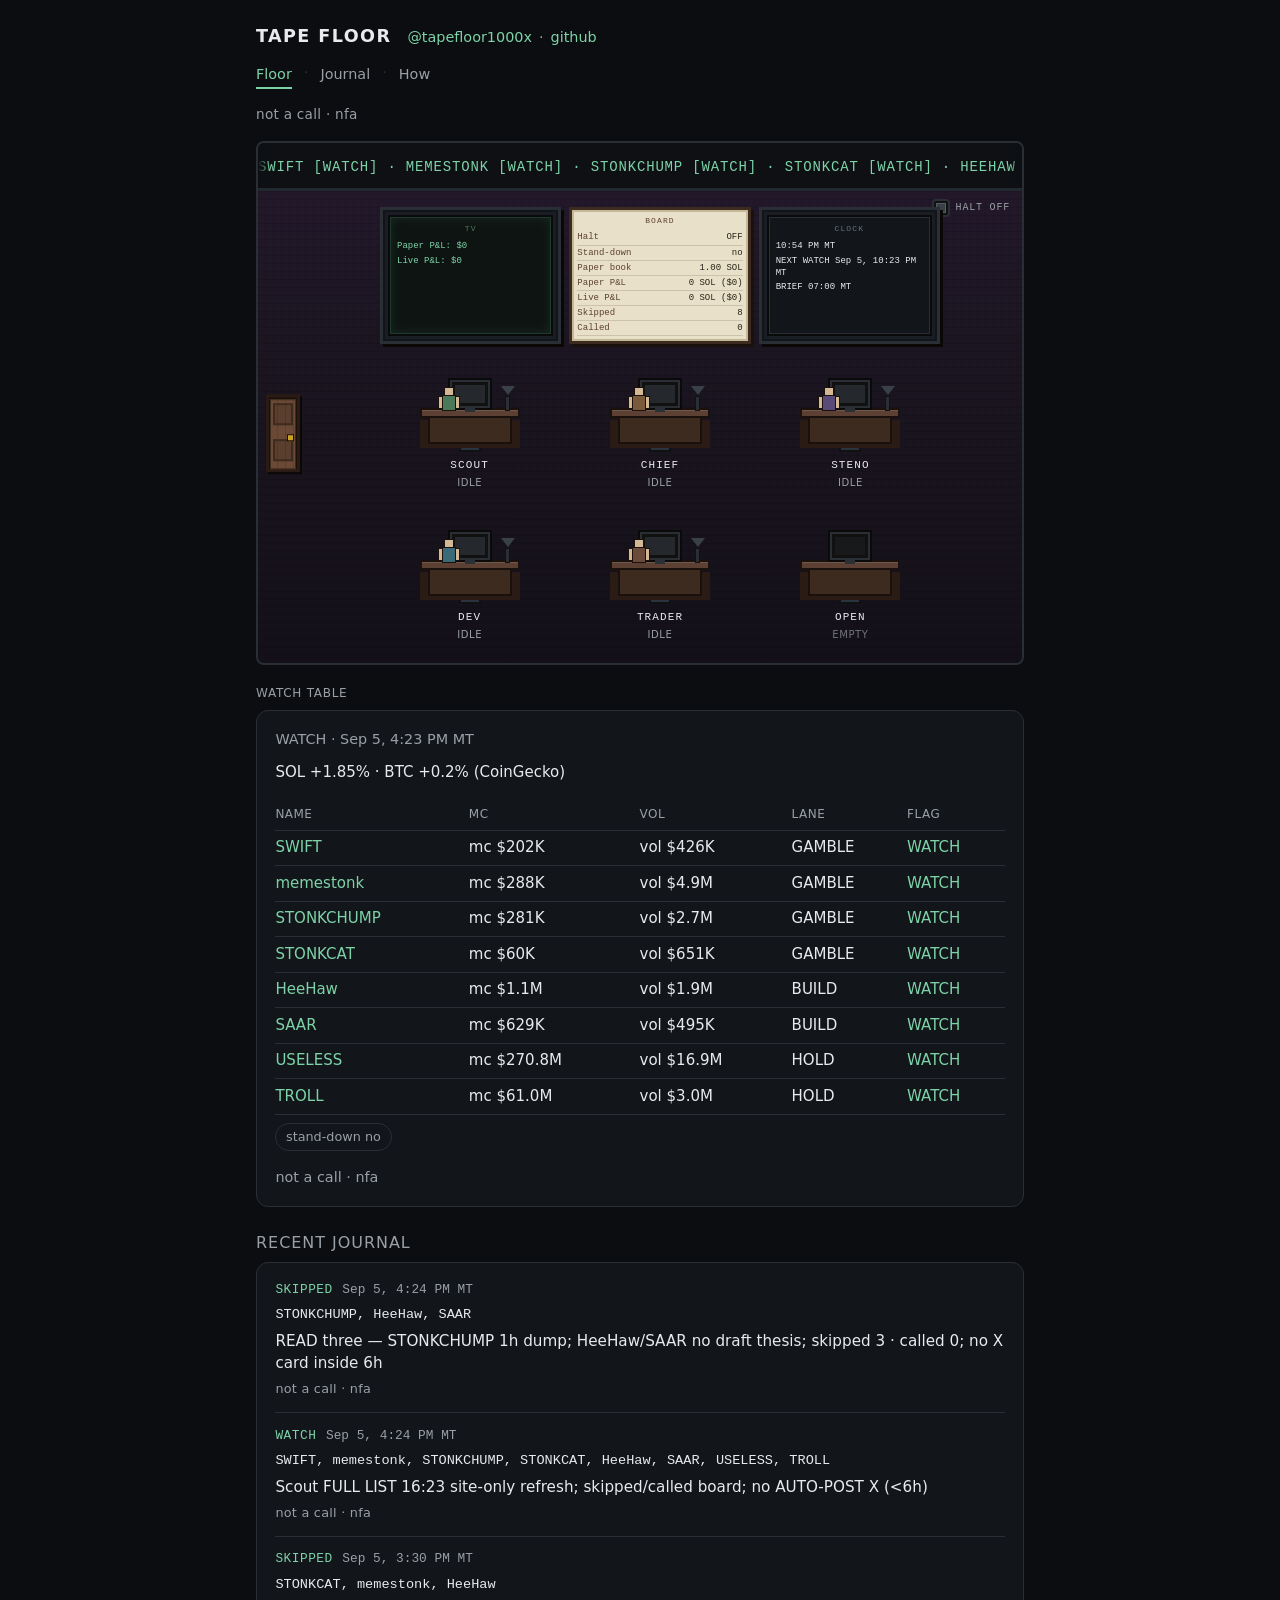
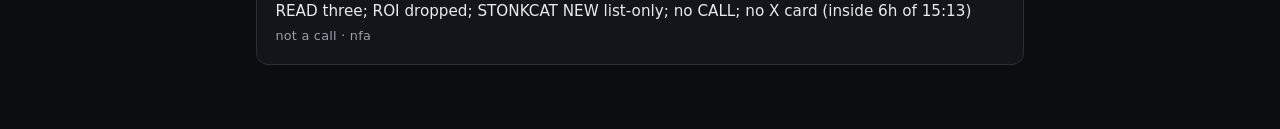
==== index.html @ 65daedae "Board skipped 8 · called 0 for 16:23 cycle Count SKIP+PASS; prefer journal.skipped/called when set." ====
<!DOCTYPE html>
<html lang="en">
<head>
  <meta charset="utf-8" />
  <meta name="viewport" content="width=device-width, initial-scale=1" />
  <title>Tape Floor</title>
  <link rel="icon" href="./assets/favicon.svg" type="image/svg+xml" />
  <link rel="stylesheet" href="./assets/floor.css" />
  <link rel="stylesheet" href="./assets/site.css" />
</head>
<body>
  <div class="wrap">
    <header class="site">
      <h1>TAPE FLOOR</h1>
      <nav class="links" aria-label="External">
        <a href="https://x.com/tapefloor1000x" rel="noopener noreferrer">@tapefloor1000x</a>
        <a href="https://github.com/tapefloordev/tapefloor" rel="noopener noreferrer">github</a>
      </nav>
    </header>

    <nav class="page-nav" aria-label="Site">
      <a href="./index.html" aria-current="page">Floor</a>
      <span class="sep" aria-hidden="true">·</span>
      <a href="./journal.html">Journal</a>
      <span class="sep" aria-hidden="true">·</span>
      <a href="./how.html">How</a>
    </nav>

    <p class="disclaimer-bar" id="disclaimerTop">not a call · nfa</p>

    <!-- v3 pixel trading floor (above v1 table) -->
    <section class="floor-stage" aria-label="Trading floor">
      <div class="tape-strip" aria-hidden="true">
        <div class="tape-track" id="tapeTrack"></div>
      </div>

      <div class="floor-room">
        <div class="room-door" title="door" aria-hidden="true">
          <div class="door-frame">
            <div class="door-leaf">
              <span class="door-panel top"></span>
              <span class="door-panel bot"></span>
              <span class="door-knob"></span>
            </div>
          </div>
        </div>

        <div class="halt-lamp" id="haltLamp" title="Halt status">
          <span class="halt-bulb" aria-hidden="true"></span>
          <span id="haltLabel">HALT OFF</span>
        </div>

        <div class="wall-row" aria-label="Wall board">
          <aside class="wall-tv wall-clickable" id="wallTv" role="button" tabindex="0" aria-label="Open TV" data-wall="tv">
            <div class="tv-bezel">
              <div class="tv-screen">
                <div class="tv-title">tv</div>
                <div class="tv-line" id="tvPaper">Paper P&amp;L: $0</div>
                <div class="tv-line" id="tvLive">Live P&amp;L: $0</div>
              </div>
            </div>
          </aside>

          <aside class="whiteboard wall-clickable" id="whiteboard" role="button" tabindex="0" aria-label="Open Board" data-wall="board">
            <div class="wb-frame">
              <div class="wb-title">board</div>
              <ul class="wb-lines" id="whiteboardLines"></ul>
            </div>
          </aside>

          <aside class="wall-clock wall-clickable" id="wallClock" role="button" tabindex="0" aria-label="Open Clock" data-wall="clock">
            <div class="clock-bezel">
              <div class="clock-face">
                <div class="clock-title">clock</div>
                <div class="clock-line" id="clockNow">—</div>
                <div class="clock-line" id="clockNext" hidden></div>
                <div class="clock-line" id="clockBrief">BRIEF 07:00 MT</div>
              </div>
            </div>
          </aside>
        </div>

        <div class="desks">
          <button type="button" class="desk" data-seat="scout" id="desk-scout" aria-label="Scout desk">
            <div class="desk-art">
              <div class="worker" aria-hidden="true">
                <div class="head"></div>
                <div class="body"></div>
                <div class="arm left"></div>
                <div class="arm right"></div>
              </div>
              <div class="desk-lamp" aria-hidden="true">
                <span class="lamp-stem"></span>
                <span class="lamp-shade"></span>
                <span class="lamp-glow"></span>
              </div>
              <div class="monitor" aria-hidden="true"></div>
              <div class="desk-top" aria-hidden="true"></div>
              <div class="desk-body" aria-hidden="true"></div>
              <div class="chair" aria-hidden="true"></div>
            </div>
            <div class="desk-label">Scout</div>
            <div class="desk-status" id="status-scout">idle</div>
          </button>

          <button type="button" class="desk" data-seat="chief" id="desk-chief" aria-label="Chief desk">
            <div class="desk-art">
              <div class="worker" aria-hidden="true">
                <div class="head"></div>
                <div class="body"></div>
                <div class="arm left"></div>
                <div class="arm right"></div>
              </div>
              <div class="desk-lamp" aria-hidden="true">
                <span class="lamp-stem"></span>
                <span class="lamp-shade"></span>
                <span class="lamp-glow"></span>
              </div>
              <div class="monitor" aria-hidden="true"></div>
              <div class="desk-top" aria-hidden="true"></div>
              <div class="desk-body" aria-hidden="true"></div>
              <div class="chair" aria-hidden="true"></div>
            </div>
            <div class="desk-label">Chief</div>
            <div class="desk-status" id="status-chief">idle</div>
          </button>

          <button type="button" class="desk" data-seat="steno" id="desk-steno" aria-label="Steno desk">
            <div class="desk-art">
              <div class="worker" aria-hidden="true">
                <div class="head"></div>
                <div class="body"></div>
                <div class="arm left"></div>
                <div class="arm right"></div>
              </div>
              <div class="desk-lamp" aria-hidden="true">
                <span class="lamp-stem"></span>
                <span class="lamp-shade"></span>
                <span class="lamp-glow"></span>
              </div>
              <div class="monitor" aria-hidden="true"></div>
              <div class="desk-top" aria-hidden="true"></div>
              <div class="desk-body" aria-hidden="true"></div>
              <div class="chair" aria-hidden="true"></div>
            </div>
            <div class="desk-label">Steno</div>
            <div class="desk-status" id="status-steno">idle</div>
          </button>

          <button type="button" class="desk" data-seat="dev" id="desk-dev" aria-label="Dev desk">
            <div class="desk-art">
              <div class="worker" aria-hidden="true">
                <div class="head"></div>
                <div class="body"></div>
                <div class="arm left"></div>
                <div class="arm right"></div>
              </div>
              <div class="desk-lamp" aria-hidden="true">
                <span class="lamp-stem"></span>
                <span class="lamp-shade"></span>
                <span class="lamp-glow"></span>
              </div>
              <div class="monitor" aria-hidden="true"></div>
              <div class="desk-top" aria-hidden="true"></div>
              <div class="desk-body" aria-hidden="true"></div>
              <div class="chair" aria-hidden="true"></div>
            </div>
            <div class="desk-label">Dev</div>
            <div class="desk-status" id="status-dev">idle</div>
          </button>

          <button type="button" class="desk empty" data-seat="trader" id="desk-trader" aria-label="Trader desk">
            <div class="desk-art">
              <div class="worker" aria-hidden="true">
                <div class="head"></div>
                <div class="body"></div>
                <div class="arm left"></div>
                <div class="arm right"></div>
              </div>
              <div class="desk-lamp" aria-hidden="true">
                <span class="lamp-stem"></span>
                <span class="lamp-shade"></span>
                <span class="lamp-glow"></span>
              </div>
              <div class="monitor" aria-hidden="true"></div>
              <div class="desk-top" aria-hidden="true"></div>
              <div class="desk-body" aria-hidden="true"></div>
              <div class="chair" aria-hidden="true"></div>
            </div>
            <div class="desk-label">Trader</div>
            <div class="desk-status" id="status-trader">empty</div>
          </button>

          <button type="button" class="desk empty" data-seat="open" id="desk-open" aria-label="open desk">
            <div class="desk-art">
              <div class="monitor" aria-hidden="true"></div>
              <div class="desk-top" aria-hidden="true"></div>
              <div class="desk-body" aria-hidden="true"></div>
              <div class="chair" aria-hidden="true"></div>
            </div>
            <div class="desk-label">open</div>
            <div class="desk-status" id="status-open">empty</div>
          </button>
        </div>
      </div>
    </section>

    <!-- Desk detail panel -->
    <aside class="panel" id="deskPanel" aria-live="polite">
      <div class="panel-head">
        <h2 id="panelTitle">Desk</h2>
        <button type="button" class="panel-close" id="panelClose">close</button>
      </div>
      <div class="panel-body" id="panelBody"></div>
    </aside>

    <!-- Shared wall zoom overlay (TV / Board / Clock) -->
    <div class="wall-zoom" id="wallZoom" hidden>
      <div class="wall-zoom-backdrop" id="wallZoomBackdrop" tabindex="-1"></div>
      <aside class="wall-zoom-panel panel open" role="dialog" aria-modal="true" aria-labelledby="wallZoomTitle">
        <div class="panel-head">
          <h2 id="wallZoomTitle">TV</h2>
          <button type="button" class="panel-close" id="wallZoomClose">close</button>
        </div>
        <div class="panel-body wall-zoom-body" id="wallZoomBody"></div>
      </aside>
    </div>

    <!-- v1 watch table (fallback if art fails) -->
    <p class="v1-label">Watch table</p>
    <div class="card">
      <div class="meta" id="meta">Loading…</div>
      <div class="tape" id="tape"></div>
      <table>
        <thead><tr><th>Name</th><th>mc</th><th>vol</th><th>flag</th></tr></thead>
        <tbody id="names"></tbody>
      </table>
      <div id="stand"></div>
      <p class="disclaimer" id="disclaimer">not a call · nfa</p>
    </div>

    <section class="recent-journal" aria-label="Recent journal">
      <h2 class="page-title">Recent journal</h2>
      <div class="card">
        <div id="recentJournal"><p class="journal-empty">Loading…</p></div>
      </div>
    </section>
  </div>

  <script>
    // Scout/Chief/Steno/Dev always seated; Trader seats from ./trader.json; open stays empty.
    const SEATS = ['scout', 'chief', 'steno', 'dev'];
    const EMPTY_DESKS = ['trader', 'open'];
    const TWO_HOURS_MS = 2 * 60 * 60 * 1000;
    const SEAT_TITLES = {
      scout: 'Scout',
      chief: 'Chief',
      steno: 'Steno',
      dev: 'Dev',
      trader: 'Trader',
      open: 'open'
    };

    const fmt = n => {
      if (typeof n !== 'number' || !isFinite(n)) return '—';
      if (n >= 1e9) return `$${(n / 1e9).toFixed(1)}B`;
      if (n >= 1e6) return `$${(n / 1e6).toFixed(1)}M`;
      if (n >= 1e3) return `$${(n / 1e3).toFixed(0)}K`;
      return `$${n}`;
    };

    const fmtMoney = n => {
      if (typeof n !== 'number' || !isFinite(n)) return '—';
      return '$' + n.toLocaleString('en-US', { maximumFractionDigits: 0 });
    };

    const esc = s => String(s ?? '')
      .replace(/&/g, '&amp;')
      .replace(/</g, '&lt;')
      .replace(/>/g, '&gt;')
      .replace(/"/g, '&quot;');

    function fmtMT(iso) {
      if (!iso) return null;
      const t = new Date(iso);
      if (!isFinite(t.getTime())) return null;
      return t.toLocaleString('en-US', {
        timeZone: 'America/Denver',
        month: 'short',
        day: 'numeric',
        hour: 'numeric',
        minute: '2-digit',
        hour12: true
      }) + ' MT';
    }

    function humanFlag(f) {
      if (!f) return '';
      return String(f).replace(/_/g, ' ');
    }

    let watch = null;
    let journal = null;
    let xcardText = '';
    let deploy = null;
    let trader = null;
    const seatData = {};

    function isWorking(updated) {
      if (!updated) return false;
      const t = Date.parse(updated);
      if (!isFinite(t)) return false;
      return (Date.now() - t) <= TWO_HOURS_MS;
    }

    function setHalt(on) {
      const lamp = document.getElementById('haltLamp');
      const label = document.getElementById('haltLabel');
      if (on) {
        lamp.classList.add('on');
        label.textContent = 'HALT ON';
      } else {
        lamp.classList.remove('on');
        label.textContent = 'HALT OFF';
      }
    }

    function journalEntries(j) {
      return (j && Array.isArray(j.entries)) ? j.entries : [];
    }

    function countPassedNames(j) {
      // Prefer cycle counts from journal root when Chief sets them (X-style skipped N).
      if (j && j.skipped != null && isFinite(Number(j.skipped))) return Number(j.skipped);
      let n = 0;
      for (const e of journalEntries(j)) {
        const t = e && String(e.type || '').toUpperCase();
        if (t !== 'PASS' && t !== 'SKIP') continue;
        if (Array.isArray(e.names)) n += e.names.length;
      }
      return n;
    }

    function countCalled(j) {
      if (j && j.called != null && isFinite(Number(j.called))) return Number(j.called);
      let n = 0;
      for (const e of journalEntries(j)) {
        if (!e || String(e.type || '').toUpperCase() !== 'CALL') continue;
        if (Array.isArray(e.names) && e.names.length) n += e.names.length;
        else n += 1;
      }
      return n;
    }

    function publicEntryType(typ) {
      // Public UI: never render "pass" — PASS/SKIP → Skipped
      const t = String(typ || 'LOG').toUpperCase();
      if (t === 'PASS' || t === 'SKIP') return 'Skipped';
      if (t === 'CALL') return 'Called';
      if (t === 'WATCH') return 'Watch';
      if (t === 'BRIEF') return 'Brief';
      if (t === 'CLOSE') return 'Close';
      return t.charAt(0) + t.slice(1).toLowerCase();
    }


    function journalPaperPnlUsd(j) {
      if (!j) return 0;
      return toPnlNumber(firstPresent(j, ['paper_pnl_usd', 'paper_pnl', 'pnl.paper']));
    }

    function journalLivePnlUsd(j) {
      if (!j) return 0;
      return toPnlNumber(firstPresent(j, ['live_pnl_usd', 'live_pnl', 'pnl.live']));
    }

    function journalPaperPnlSol(j) {
      if (!j) return 0;
      return toPnlNumber(firstPresent(j, ['paper_pnl_sol', 'pnl.paper_sol']));
    }

    function journalLivePnlSol(j) {
      if (!j) return 0;
      return toPnlNumber(firstPresent(j, ['live_pnl_sol', 'pnl.live_sol']));
    }

    function fmtPnlSolUsd(sol, usd) {
      // P&L display SOL+USD; missing → 0. No animation.
      const s = (typeof sol === 'number' && isFinite(sol)) ? sol : 0;
      const u = (typeof usd === 'number' && isFinite(usd)) ? usd : 0;
      const solTxt = (s === 0 ? '0' : (s > 0 ? '+' : '') + s.toLocaleString('en-US', { maximumFractionDigits: 4 })) + ' SOL';
      return solTxt + ' (' + fmtPnlUsd(u) + ')';
    }

    // Back-compat aliases used elsewhere
    function journalPaperPnl(j) { return journalPaperPnlUsd(j); }
    function journalLivePnl(j) { return journalLivePnlUsd(j); }

    function renderWhiteboard(j, w) {
      // Human labels only — no fake book / invented wins.
      // Halt: j.halt if present else OFF. Stand-down: j then watch.
      // Paper/Live P&L from journal fields. Skipped/Called from LOG entries (PASS→Skipped).
      let standDown = false;
      if (j && Object.prototype.hasOwnProperty.call(j, 'stand_down')) {
        standDown = !!j.stand_down;
      } else if (w && Object.prototype.hasOwnProperty.call(w, 'stand_down')) {
        standDown = !!w.stand_down;
      }
      const haltOn = !!(j && j.halt === true);
      const lines = [
        ['Halt', haltOn ? 'ON' : 'OFF'],
        ['Stand-down', standDown ? 'yes' : 'no'],
        ['Paper book', ((j && j.paper_book_sol) != null ? Number(j.paper_book_sol) : 1).toLocaleString('en-US', { minimumFractionDigits: 2, maximumFractionDigits: 2 }) + ' SOL'],
        ['Paper P&L', fmtPnlSolUsd(journalPaperPnlSol(j), journalPaperPnlUsd(j))],
        ['Live P&L', fmtPnlSolUsd(0, 0)],
        ['Skipped', String(countPassedNames(j))],
        ['Called', String(countCalled(j))]
      ];
      const ul = document.getElementById('whiteboardLines');
      ul.innerHTML = lines.map(([k, v]) =>
        `<li><span class="wb-k">${esc(k)}</span><span class="wb-v">${esc(v)}</span></li>`
      ).join('');
      if (typeof refreshWallZoomIfOpen === 'function') refreshWallZoomIfOpen('board');
    }

    function firstPresent(obj, paths) {
      if (!obj) return undefined;
      for (const path of paths) {
        const parts = path.split('.');
        let cur = obj;
        let ok = true;
        for (const p of parts) {
          if (cur == null || !Object.prototype.hasOwnProperty.call(cur, p)) {
            ok = false;
            break;
          }
          cur = cur[p];
        }
        if (ok && cur !== undefined && cur !== null) return cur;
      }
      return undefined;
    }

    function hasClosedTicket(j) {
      if (!j) return false;
      // New LOG: any CLOSE entry unlocks TV P&L fields.
      for (const e of journalEntries(j)) {
        if (e && e.type === 'CLOSE') return true;
      }
      // Legacy shapes
      const ct = firstPresent(j, ['closed_tickets']);
      if (typeof ct === 'number' && isFinite(ct) && ct > 0) return true;
      const closed = firstPresent(j, ['closed']);
      if (typeof closed === 'number' && isFinite(closed) && closed > 0) return true;
      if (Array.isArray(closed) && closed.length > 0) return true;
      const tc = firstPresent(j, ['tickets_closed']);
      if (typeof tc === 'number' && isFinite(tc) && tc > 0) return true;
      return false;
    }

    function toPnlNumber(v) {
      if (typeof v === 'number' && isFinite(v)) return v;
      if (typeof v === 'string' && v.trim() !== '') {
        const n = Number(v);
        if (isFinite(n)) return n;
      }
      return 0;
    }

    function fmtPnlUsd(n) {
      const v = typeof n === 'number' && isFinite(n) ? n : 0;
      const abs = Math.abs(v);
      const body = abs.toLocaleString('en-US', { maximumFractionDigits: 0 });
      return (v < 0 ? '-$' : '$') + body;
    }

    function renderTv(j) {
      // Gate: only show non-zero journal P&L after a real CLOSE (or legacy closed).
      // Missing / no CLOSE → $0. No animation.
      let paper = 0;
      let live = 0;
      if (hasClosedTicket(j)) {
        paper = journalPaperPnl(j);
        live = journalLivePnl(j);
      }
      document.getElementById('tvPaper').textContent = 'Paper P&L: ' + fmtPnlUsd(paper);
      document.getElementById('tvLive').textContent = 'Live P&L: ' + fmtPnlUsd(live);
      if (typeof refreshWallZoomIfOpen === 'function') refreshWallZoomIfOpen('tv');
    }

    function denverParts(date) {
      const parts = new Intl.DateTimeFormat('en-US', {
        timeZone: 'America/Denver',
        year: 'numeric',
        month: '2-digit',
        day: '2-digit',
        hour: '2-digit',
        minute: '2-digit',
        second: '2-digit',
        hourCycle: 'h23'
      }).formatToParts(date);
      const get = t => parts.find(p => p.type === t).value;
      return {
        year: parseInt(get('year'), 10),
        month: parseInt(get('month'), 10),
        day: parseInt(get('day'), 10),
        hour: parseInt(get('hour'), 10) % 24,
        minute: parseInt(get('minute'), 10),
        second: parseInt(get('second'), 10)
      };
    }

    function denverDateKey(date) {
      const p = denverParts(date);
      return p.year + '-' + String(p.month).padStart(2, '0') + '-' + String(p.day).padStart(2, '0');
    }

    // Build a Date for America/Denver wall-clock Y-M-D H:M:S via iterative offset.
    function denverWallTime(year, month, day, hour, minute, second) {
      const utcGuess = Date.UTC(year, month - 1, day, hour, minute, second || 0);
      let t = utcGuess;
      for (let i = 0; i < 3; i++) {
        const p = denverParts(new Date(t));
        const asUtc = Date.UTC(p.year, p.month - 1, p.day, p.hour, p.minute, p.second);
        const want = Date.UTC(year, month - 1, day, hour, minute, second || 0);
        t += want - asUtc;
      }
      return new Date(t);
    }

    function nextBrief0700(from) {
      const p = denverParts(from);
      if (p.hour < 7) {
        return denverWallTime(p.year, p.month, p.day, 7, 0, 0);
      }
      // tomorrow 07:00 MT
      const tomorrow = new Date(from.getTime() + 24 * 60 * 60 * 1000);
      // walk forward until Denver calendar day advances
      let probe = from;
      const todayKey = denverDateKey(from);
      for (let i = 0; i < 50; i++) {
        probe = new Date(probe.getTime() + 60 * 60 * 1000);
        if (denverDateKey(probe) !== todayKey) break;
      }
      const n = denverParts(probe);
      return denverWallTime(n.year, n.month, n.day, 7, 0, 0);
    }

    function fmtClockTime(date, withDate) {
      const opts = {
        timeZone: 'America/Denver',
        hour: 'numeric',
        minute: '2-digit',
        hour12: true
      };
      if (withDate) {
        opts.month = 'short';
        opts.day = 'numeric';
      }
      return date.toLocaleString('en-US', opts) + ' MT';
    }

    function parseWatchTime(w) {
      if (!w || !w.time) return null;
      const t = new Date(w.time);
      if (!isFinite(t.getTime())) return null;
      return t;
    }

    function nextWatchAt(w, now) {
      const watchTime = parseWatchTime(w);
      if (!watchTime) return null;
      const hour = denverHour();
      // Night [23:00, 07:00) → next 07:00 MT
      if (hour >= 23 || hour < 7) {
        return nextBrief0700(now);
      }
      const candidateA = new Date(watchTime.getTime() + 6 * 60 * 60 * 1000);
      const candidateB = nextBrief0700(now);
      return candidateA.getTime() <= candidateB.getTime() ? candidateA : candidateB;
    }

    function renderClock(w) {
      const now = new Date();
      document.getElementById('clockNow').textContent = fmtClockTime(now, false);
      document.getElementById('clockBrief').textContent = 'BRIEF 07:00 MT';
      const nextEl = document.getElementById('clockNext');
      const nextAt = nextWatchAt(w, now);
      if (!nextAt) {
        nextEl.hidden = true;
        nextEl.textContent = '';
        if (typeof refreshWallZoomIfOpen === 'function') refreshWallZoomIfOpen('clock');
        return;
      }
      const withDate = denverDateKey(nextAt) !== denverDateKey(now);
      nextEl.hidden = false;
      nextEl.textContent = 'NEXT WATCH ' + fmtClockTime(nextAt, withDate);
      if (typeof refreshWallZoomIfOpen === 'function') refreshWallZoomIfOpen('clock');
    }

    function startClockLoop() {
      renderClock(watch);
      window.setInterval(() => { renderClock(watch); }, 30000);
    }

    function seatStamp(seat, data) {
      if (seat === 'dev') {
        return (data && (data.updated || data.pushed_at))
          || (deploy && deploy.pushed_at)
          || null;
      }
      return data && data.updated;
    }

    function applySeatStatus(seat, data) {
      const working = isWorking(seatStamp(seat, data));
      const btn = document.getElementById('desk-' + seat);
      const status = document.getElementById('status-' + seat);
      if (btn.classList.contains('away')) {
        btn.classList.remove('working');
        status.textContent = 'away';
        return;
      }
      if (working) {
        btn.classList.add('working');
        status.textContent = 'working';
      } else {
        btn.classList.remove('working');
        status.textContent = 'idle';
      }
    }

    function traderIsSeated(t) {
      if (!t || typeof t !== 'object') return false;
      return !!(t.time || t.event);
    }

    function latestJournalClose(j) {
      const entries = journalEntries(j);
      for (let i = entries.length - 1; i >= 0; i--) {
        const e = entries[i];
        if (e && String(e.type || '').toUpperCase() === 'CLOSE') return e;
      }
      return null;
    }

    function applyTraderDesk() {
      const btn = document.getElementById('desk-trader');
      const status = document.getElementById('status-trader');
      if (!btn || !status) return;
      if (!traderIsSeated(trader)) {
        btn.classList.add('empty');
        btn.classList.remove('working', 'away', 'walking');
        status.textContent = 'empty';
        return;
      }
      btn.classList.remove('empty');
      // Night away like Scout / Chief / Steno (23:00–07:00 MT)
      if (isNightDenver()) {
        btn.classList.add('away');
        btn.classList.remove('working', 'walking');
        status.textContent = 'away';
        return;
      }
      btn.classList.remove('away');
      if (trader.status === 'working') {
        btn.classList.add('working');
        status.textContent = 'working';
      } else {
        btn.classList.remove('working');
        status.textContent = 'idle';
      }
    }

    function buildTapeMarquee(w) {
      const names = (w && w.names) || [];
      if (!names.length) return 'NO NAMES';
      // ticker text ONLY from watch.json names/flags — no invented prices/P&L
      const parts = names.map(n => {
        const flag = n.flag ? ` [${n.flag}]` : '';
        return `${n.ticker}${flag}`;
      });
      return parts.join('   ·   ') + '   ·   ';
    }

    function setTape(w) {
      const text = buildTapeMarquee(w);
      const track = document.getElementById('tapeTrack');
      // Rebuild two identical children so translateX(-50%) loops seamlessly
      track.innerHTML = '';
      for (let i = 0; i < 2; i++) {
        const span = document.createElement('span');
        span.className = 'tape-copy';
        span.textContent = text;
        track.appendChild(span);
      }
      track.style.animation = 'none';
      void track.offsetWidth;
      track.style.animation = '';
    }

    /* ——— motion: night away + occasional desk→tape→desk walks ——— */
    const WALK_DURATION_MS = 5000;
    const WALK_FIRST_MIN_MS = 5 * 1000;
    const WALK_FIRST_MAX_MS = 10 * 1000;
    const WALK_GAP_MIN_MS = 60 * 1000;
    const WALK_GAP_MAX_MS = 90 * 1000;
    let walkerBusy = false;
    let walkTimer = null;

    function denverHour() {
      const parts = new Intl.DateTimeFormat('en-US', {
        timeZone: 'America/Denver',
        hour: 'numeric',
        hourCycle: 'h23'
      }).formatToParts(new Date());
      const h = parts.find(p => p.type === 'hour');
      return parseInt(h && h.value, 10) % 24;
    }

    function isNightDenver() {
      const h = denverHour();
      return h >= 23 || h < 7;
    }

    function isStandDownOrHalt() {
      return (watch && watch.stand_down === true) || (journal && journal.halt === true);
    }

    function applyNightAway() {
      const night = isNightDenver();
      SEATS.forEach(seat => {
        const btn = document.getElementById('desk-' + seat);
        let away = false;
        if (night) {
          if (seat === 'dev') {
            away = !isWorking(seatStamp('dev', seatData.dev));
          } else {
            away = true;
          }
        }
        if (away) {
          btn.classList.add('away');
          btn.classList.remove('walking');
        } else {
          btn.classList.remove('away');
        }
        applySeatStatus(seat, seatData[seat]);
      });
      applyTraderDesk();
    }

    function eligibleWalkers() {
      if (walkerBusy || isStandDownOrHalt()) return [];
      // Scout / Chief / Steno / Dev + seated Trader (never open)
      const pool = SEATS.slice();
      if (traderIsSeated(trader)) pool.push('trader');
      return pool.filter(seat => {
        const btn = document.getElementById('desk-' + seat);
        return btn
          && !btn.classList.contains('empty')
          && !btn.classList.contains('away')
          && !btn.classList.contains('walking');
      });
    }

    function randBetween(minMs, maxMs) {
      return minMs + Math.floor(Math.random() * (maxMs - minMs + 1));
    }

    function startWalk() {
      applyNightAway();
      const eligible = eligibleWalkers();
      if (!eligible.length) return;
      // One worker only — never all four at once
      const seat = eligible[Math.floor(Math.random() * eligible.length)];
      const btn = document.getElementById('desk-' + seat);
      walkerBusy = true;
      btn.classList.add('walking');
      window.setTimeout(() => {
        btn.classList.remove('walking');
        walkerBusy = false;
      }, WALK_DURATION_MS);
    }

    function scheduleNextWalk(minMs, maxMs) {
      if (walkTimer) clearTimeout(walkTimer);
      walkTimer = window.setTimeout(() => {
        startWalk();
        scheduleNextWalk(WALK_GAP_MIN_MS, WALK_GAP_MAX_MS);
      }, randBetween(minMs, maxMs));
    }

    function startMotionLoop() {
      applyNightAway();
      // First walk 5–10s after open so a visitor sees motion; then every 60–90s
      scheduleNextWalk(WALK_FIRST_MIN_MS, WALK_FIRST_MAX_MS);
    }

    function watchHasLane(w) {
      if (!w) return false;
      if (w.lane != null && w.lane !== '') return true;
      return (w.names || []).some(n => n && n.lane != null && n.lane !== '');
    }

    function journalEntryCardHtml(e) {
      if (!e || typeof e !== 'object') return '';
      const typ = String(e.type || 'LOG').toUpperCase();
      const when = fmtMT(e.time) || '—';
      const names = Array.isArray(e.names) ? e.names.filter(Boolean) : [];
      let html = `<li class="journal-entry">`;
      html += `<div class="journal-meta"><span class="journal-type">${esc(publicEntryType(typ))}</span><span>${esc(when)}</span></div>`;
      if (names.length) {
        html += `<p class="journal-names">${esc(names.join(', '))}</p>`;
      }
      if (e.note) {
        html += `<p class="journal-note">${esc(e.note)}</p>`;
      }
      if (typ === 'CLOSE' && e.pnl_usd != null && e.pnl_usd !== '') {
        html += `<p class="journal-pnl">P&amp;L ${esc(fmtPnlUsd(toPnlNumber(e.pnl_usd)))}</p>`;
      }
      html += `<p class="journal-nfa">not a call · nfa</p>`;
      html += `</li>`;
      return html;
    }

    function renderRecentJournal(j) {
      const root = document.getElementById('recentJournal');
      if (!root) return;
      const entries = journalEntries(j).slice();
      if (!entries.length) {
        root.innerHTML = `<p class="journal-empty">No journal entries yet.</p>`;
        return;
      }
      entries.sort((a, b) => {
        const ta = Date.parse(a && a.time) || 0;
        const tb = Date.parse(b && b.time) || 0;
        return tb - ta;
      });
      const last3 = entries.slice(0, 3);
      root.innerHTML = `<ul class="journal-list">${last3.map(journalEntryCardHtml).join('')}</ul>`;
    }


    function tickerCellHtml(n) {
      // Watch table link: DexScreener pair URL if present; else Solscan mint.
      // Never invent a mint — plain text ticker if mint missing.
      const pair = n.pair_url || n.dexscreener_url || n.dexscreener || n.pair || null;
      const mint = n.mint || n.token_mint || null;
      const label = esc(n.ticker || '');
      if (pair && typeof pair === 'string' && /^https?:\/\//i.test(pair)) {
        return `<a href="${esc(pair)}" rel="noopener noreferrer" target="_blank">${label}</a>`;
      }
      if (mint && typeof mint === 'string' && mint.trim()) {
        const m = mint.trim();
        // only link real-looking base58 mints already provided — do not invent
        if (/^[1-9A-HJ-NP-Za-km-z]{32,44}$/.test(m)) {
          return `<a href="https://solscan.io/token/${esc(m)}" rel="noopener noreferrer" target="_blank">${label}</a>`;
        }
      }
      return label;
    }

    function renderV1(w) {
      const t = new Date(w.time);
      document.getElementById('meta').textContent =
        `WATCH · ${t.toLocaleString('en-US', {
          timeZone: 'America/Denver',
          month: 'short',
          day: 'numeric',
          hour: 'numeric',
          minute: '2-digit',
          hour12: true
        })} MT`
        + (w.liquid_tape_day ? ' · liquid tape day' : '');

      const tape = w.tape || {};
      const sol = tape.SOL_24h_pct;
      const btc = tape.BTC_24h_pct;
      document.getElementById('tape').textContent =
        `SOL ${sol >= 0 ? '+' : ''}${sol}% · BTC ${btc >= 0 ? '+' : ''}${btc}% (${tape.source || ''})`;

      const showLane = watchHasLane(w);
      const thead = document.querySelector('.card table thead tr');
      if (thead) {
        thead.innerHTML = showLane
          ? '<th>Name</th><th>mc</th><th>vol</th><th>Lane</th><th>flag</th>'
          : '<th>Name</th><th>mc</th><th>vol</th><th>flag</th>';
      }
      const cols = showLane ? 5 : 4;
      const rows = (w.names || []).map(n => {
        const laneCell = showLane
          ? `<td>${esc(n.lane != null && n.lane !== '' ? n.lane : (w.lane || '—'))}</td>`
          : '';
        return `<tr><td>${tickerCellHtml(n)}</td><td>mc ${fmt(n.mcap)}</td><td>vol ${fmt(n.vol24)}</td>${laneCell}<td class="flag">${esc(n.flag || '')}</td></tr>`;
      }).join('');
      document.getElementById('names').innerHTML =
        rows || `<tr><td colspan="${cols}" class="err">No names in watch.json</td></tr>`;

      const stand = document.getElementById('stand');
      if (w.stand_down) {
        stand.innerHTML = `<span class="stand">stand-down · ${esc(w.stand_down_why || 'yes')}</span>`;
      } else {
        stand.innerHTML = `<span class="stand">stand-down no</span>`;
      }

      const disc = w.disclaimer || 'not a call · nfa';
      document.getElementById('disclaimer').textContent = disc;
      document.getElementById('disclaimerTop').textContent = disc;
    }

    function statusLine(seat) {
      const btn = document.getElementById('desk-' + seat);
      if (btn && btn.classList.contains('away')) return 'Away';
      return isWorking(seatStamp(seat, seatData[seat])) ? 'Working' : 'Idle';
    }

    function disclaimerHtml() {
      const d = (watch && watch.disclaimer) || (journal && journal.disclaimer) || 'not a call · nfa';
      return `<p class="disclaimer">${esc(d)}</p>`;
    }

    async function loadXcard() {
      if (xcardText) return xcardText;
      try {
        const r = await fetch('./xcard.txt', { cache: 'no-store' });
        xcardText = r.ok ? await r.text() : '';
      } catch (e) {
        xcardText = '';
      }
      return xcardText;
    }

    function formatJournalLine(e) {
      if (!e || typeof e !== 'object') return '—';
      const typ = String(e.type || 'LOG').toUpperCase();
      const when = fmtMT(e.time) || '—';
      const parts = [publicEntryType(typ), when];
      const names = Array.isArray(e.names) ? e.names.filter(Boolean) : [];
      if (names.length === 1) parts.push(String(names[0]));
      else if (names.length > 1) parts.push(names.length + ' names');
      if (e.lane) parts.push(String(e.lane));
      if (typ === 'CLOSE' && e.pnl_usd != null && e.pnl_usd !== '') {
        parts.push(fmtPnlUsd(toPnlNumber(e.pnl_usd)));
      }
      if (e.note) parts.push(String(e.note));
      return parts.join(' · ');
    }

    async function openPanel(seat) {
      const panel = document.getElementById('deskPanel');
      const title = document.getElementById('panelTitle');
      const body = document.getElementById('panelBody');
      title.textContent = SEAT_TITLES[seat] || seat;

      const w = watch || {};
      const j = journal || {};
      let html = '';

      if (seat === 'trader') {
        if (!traderIsSeated(trader)) {
          html = `<p class="panel-line">awaiting trader.</p>`;
        } else {
          const btn = document.getElementById('desk-trader');
          if (btn && btn.classList.contains('away')) {
            html = `<p class="panel-status">Away</p>`;
          } else {
            const st = trader.status === 'working' ? 'working' : 'idle';
            html = `<p class="panel-status">${st === 'working' ? 'Working' : 'Idle'}</p>`;
            html += `<p class="panel-line">Status: ${esc(st)}</p>`;
          }
          const close = latestJournalClose(j);
          if (close) {
            html += `<p class="panel-line">Last fill: ${esc(formatJournalLine(close))}</p>`;
          } else {
            html += `<p class="panel-line">Last fill: none</p>`;
          }
          html += `<p class="panel-line">paper only.</p>`;
          if (trader.open_ticket) {
            html += `<p class="panel-line">Open ticket: ${esc(trader.open_ticket)}</p>`;
          }
          if (trader.pair) {
            html += `<p class="panel-line">Pair: ${esc(trader.pair)}</p>`;
          }
          if (trader.note) {
            html += `<p class="panel-line">Note: ${esc(trader.note)}</p>`;
          }
          html += disclaimerHtml();
        }
      } else if (seat === 'open') {
        html = `<p class="panel-line">unused.</p>`;
      } else {
        html = `<p class="panel-status">${statusLine(seat)}</p>`;

        if (seat === 'scout') {
          const when = fmtMT(w.time);
          html += `<p class="panel-line">Watch time · ${esc(when || '—')}</p>`;
          const names = w.names || [];
          if (names.length) {
            html += `<ul class="panel-names">`;
            names.forEach(n => {
              const flag = humanFlag(n.flag);
              html += `<li>${esc(n.ticker)} · mc ${fmt(n.mcap)} · vol ${fmt(n.vol24)}${flag ? ' · ' + esc(flag) : ''}</li>`;
            });
            html += `</ul>`;
          }
        } else if (seat === 'chief') {
          html += `<p class="panel-line">Paper P&L: ${esc(fmtPnlUsd(journalPaperPnl(j)))}</p>`;
          html += `<p class="panel-line">Live P&L: ${esc(fmtPnlUsd(journalLivePnl(j)))}</p>`;
          const entries = journalEntries(j).slice().reverse();
          if (entries.length) {
            html += `<div class="panel-section"><h3>Journal</h3><ul class="panel-names">`;
            entries.forEach(e => {
              html += `<li>${esc(formatJournalLine(e))}</li>`;
            });
            html += `</ul></div>`;
          } else {
            html += `<p class="panel-line">No journal entries yet.</p>`;
          }
        } else if (seat === 'steno') {
          const card = await loadXcard();
          html += `<div class="panel-section"><h3>Last X card</h3>`;
          html += `<pre class="xcard">${esc(card)}</pre></div>`;
        } else if (seat === 'dev') {
          const pushed = (deploy && deploy.pushed_at) || (seatData.dev && seatData.dev.pushed_at);
          html += `<p class="panel-line"><a href="https://github.com/tapefloordev/tapefloor" rel="noopener noreferrer">https://github.com/tapefloordev/tapefloor</a></p>`;
          html += `<p class="panel-line">Last push: ${esc(fmtMT(pushed) || '—')}</p>`;
        }

        html += disclaimerHtml();
      }

      body.innerHTML = html;
      panel.classList.add('open');
      panel.scrollIntoView({ behavior: 'smooth', block: 'nearest' });
    }

    function closePanel() {
      document.getElementById('deskPanel').classList.remove('open');
    }

    /* ——— Wall zoom (TV / Board / Clock) ——— */
    let wallZoomKind = null;

    function wallZoomIsOpen() {
      const el = document.getElementById('wallZoom');
      return el && !el.hidden;
    }

    function buildWallZoomHtml(kind) {
      if (kind === 'tv') {
        const paper = document.getElementById('tvPaper').textContent;
        const live = document.getElementById('tvLive').textContent;
        return `<p class="panel-line wall-zoom-line">${esc(paper)}</p>` +
               `<p class="panel-line wall-zoom-line">${esc(live)}</p>`;
      }
      if (kind === 'board') {
        const items = [...document.querySelectorAll('#whiteboardLines li')].map(li => {
          const k = li.querySelector('.wb-k');
          const v = li.querySelector('.wb-v');
          const left = k ? k.textContent : '';
          const right = v ? v.textContent : li.textContent;
          return `<li><span class="wb-k">${esc(left)}</span><span class="wb-v">${esc(right)}</span></li>`;
        }).join('');
        return `<ul class="wb-lines wall-zoom-wb">${items}</ul>`;
      }
      if (kind === 'clock') {
        const now = document.getElementById('clockNow').textContent;
        const nextEl = document.getElementById('clockNext');
        const brief = document.getElementById('clockBrief').textContent;
        let html = `<p class="panel-line wall-zoom-line">${esc(now)}</p>`;
        if (nextEl && !nextEl.hidden && nextEl.textContent) {
          html += `<p class="panel-line wall-zoom-line">${esc(nextEl.textContent)}</p>`;
        }
        html += `<p class="panel-line wall-zoom-line">${esc(brief)}</p>`;
        return html;
      }
      return '';
    }

    function fillWallZoom(kind) {
      const titles = { tv: 'TV', board: 'Board', clock: 'Clock' };
      document.getElementById('wallZoomTitle').textContent = titles[kind] || kind;
      document.getElementById('wallZoomBody').innerHTML = buildWallZoomHtml(kind);
    }

    function openWallZoom(kind) {
      wallZoomKind = kind;
      fillWallZoom(kind);
      const el = document.getElementById('wallZoom');
      el.hidden = false;
      el.classList.add('open');
      document.getElementById('wallZoomClose').focus();
    }

    function closeWallZoom() {
      const el = document.getElementById('wallZoom');
      el.hidden = true;
      el.classList.remove('open');
      wallZoomKind = null;
    }

    function refreshWallZoomIfOpen(kind) {
      if (wallZoomIsOpen() && wallZoomKind === kind) fillWallZoom(kind);
    }

    document.getElementById('wallZoomClose').addEventListener('click', closeWallZoom);
    document.getElementById('wallZoomBackdrop').addEventListener('click', closeWallZoom);
    document.addEventListener('keydown', (e) => {
      if (e.key === 'Escape' && wallZoomIsOpen()) {
        e.preventDefault();
        closeWallZoom();
      }
    });

    document.querySelectorAll('.wall-clickable').forEach(el => {
      el.addEventListener('click', () => { openWallZoom(el.dataset.wall); });
      el.addEventListener('keydown', (e) => {
        if (e.key === 'Enter' || e.key === ' ') {
          e.preventDefault();
          openWallZoom(el.dataset.wall);
        }
      });
    });

    document.getElementById('panelClose').addEventListener('click', closePanel);
    SEATS.forEach(seat => {
      document.getElementById('desk-' + seat).addEventListener('click', () => { openPanel(seat); });
    });
    EMPTY_DESKS.forEach(seat => {
      document.getElementById('desk-' + seat).addEventListener('click', () => { openPanel(seat); });
    });

    Promise.all([
      fetch('./watch.json', { cache: 'no-store' }).then(r => {
        if (!r.ok) throw new Error('watch.json ' + r.status);
        return r.json();
      }),
      fetch('./journal.json', { cache: 'no-store' }).then(r => {
        if (!r.ok) throw new Error('journal.json ' + r.status);
        return r.json();
      }),
      fetch('./xcard.txt', { cache: 'no-store' })
        .then(r => (r.ok ? r.text() : ''))
        .catch(() => ''),
      fetch('./deploy.json', { cache: 'no-store' })
        .then(r => (r.ok ? r.json() : null))
        .catch(() => null),
      fetch('./trader.json', { cache: 'no-store' })
        .then(r => (r.ok ? r.json() : null))
        .catch(() => null),
      ...SEATS.map(seat =>
        fetch(`./seats/${seat}.json`, { cache: 'no-store' })
          .then(r => (r.ok ? r.json() : { updated: null }))
          .catch(() => ({ updated: null }))
          .then(d => { seatData[seat] = d; })
      )
    ])
      .then(([w, j, xcard, dep, tr]) => {
        watch = w;
        journal = j;
        xcardText = xcard || '';
        deploy = dep;
        trader = tr;

        // Halt lamp: ON iff journal.halt===true OR watch.stand_down===true
        setHalt(j.halt === true || w.stand_down === true);
        renderWhiteboard(j, w);
        renderTv(j);
        startClockLoop();

        setTape(w);

        SEATS.forEach(seat => applySeatStatus(seat, seatData[seat]));
        applyTraderDesk();
        applyNightAway();
        startMotionLoop();
        renderV1(w);
        renderRecentJournal(j);
      })
      .catch(e => {
        document.getElementById('meta').innerHTML = `<span class="err">Failed to load watch.json / journal.json</span>`;
        console.error(e);
      });
  </script>
</body>
</html>
---- assets/floor.css ----
/* Tape Floor v3 — CSS pixel trading floor */
:root {
  color-scheme: dark;
  --bg: #0b0d10;
  --fg: #e8eaed;
  --muted: #9aa0a6;
  --line: #2a2f36;
  --accent: #7dd3a7;
  --floor: #1a1520;
  --desk: #3d2b1f;
  --desk-top: #5c4033;
  --wood: #2a1c14;
  --screen: #1e3a2f;
  --screen-glow: #7dd3a7;
  --idle-glow: #4a5560;
  --halt-on: #e85d5d;
  --halt-off: #3a4048;
  --tape-bg: #0e1014;
  --pixel: 4px;
  --skin: #d4b896;
  --lamp-off: #3a4048;
  --lamp-on: #f4d06f;
  --board: #e8e0c8;
  --board-ink: #2a2418;
  image-rendering: pixelated;
}

* { box-sizing: border-box; }

body {
  margin: 0;
  font: 15px/1.45 ui-sans-serif, system-ui, sans-serif;
  background: var(--bg);
  color: var(--fg);
}

a { color: var(--accent); text-decoration: none; }
a:hover { text-decoration: underline; }

.wrap {
  max-width: 800px;
  margin: 0 auto;
  padding: 1.5rem 1rem 4rem;
}

header.site {
  display: flex;
  flex-wrap: wrap;
  align-items: baseline;
  gap: .5rem 1rem;
  margin-bottom: 1rem;
}

header.site h1 {
  font-size: 1.1rem;
  letter-spacing: .08em;
  margin: 0;
}

.links { color: var(--muted); font-size: .9rem; }
.links a + a::before { content: " · "; color: var(--muted); margin: 0 .15rem; }

.disclaimer-bar {
  color: var(--muted);
  font-size: .85rem;
  margin: 0 0 1rem;
  letter-spacing: .02em;
}

/* ——— Floor stage ——— */
.floor-stage {
  border: 2px solid var(--line);
  border-radius: 8px;
  overflow: hidden;
  background: var(--floor);
  margin-bottom: 1.25rem;
  position: relative;
  image-rendering: pixelated;
}

.tape-strip {
  background: var(--tape-bg);
  border-bottom: 3px solid #222830;
  min-height: 48px;
  height: 48px;
  overflow: hidden;
  position: relative;
}

.tape-strip::before,
.tape-strip::after {
  content: "";
  position: absolute;
  top: 0; bottom: 0;
  width: 12px;
  z-index: 2;
  pointer-events: none;
}
.tape-strip::before {
  left: 0;
  background: linear-gradient(90deg, var(--tape-bg), transparent);
}
.tape-strip::after {
  right: 0;
  background: linear-gradient(270deg, var(--tape-bg), transparent);
}

.tape-track {
  display: flex;
  width: max-content;
  will-change: transform;
  animation: scroll-tape 36s linear infinite;
}

.tape-copy {
  display: inline-block;
  flex-shrink: 0;
  white-space: nowrap;
  overflow: visible;
  text-overflow: clip;
  font-family: ui-monospace, "Cascadia Mono", Menlo, monospace;
  font-size: 14px;
  line-height: 48px; /* >= font-size; fills strip height */
  letter-spacing: .06em;
  color: var(--accent);
  text-transform: uppercase;
  padding: 0 2.5rem 0 0;
  box-sizing: content-box;
}

@keyframes scroll-tape {
  0% { transform: translateX(0); }
  100% { transform: translateX(-50%); }
}

.floor-room {
  position: relative;
  min-height: 340px;
  overflow: visible;
  padding: 12px 12px 20px 52px;
  background:
    repeating-linear-gradient(
      0deg,
      transparent,
      transparent 7px,
      rgba(0,0,0,.12) 7px,
      rgba(0,0,0,.12) 8px
    ),
    repeating-linear-gradient(
      90deg,
      transparent,
      transparent 7px,
      rgba(0,0,0,.08) 7px,
      rgba(0,0,0,.08) 8px
    ),
    linear-gradient(180deg, #22182a 0%, #1a1520 40%, #141018 100%);
}

/* Pixel door on the left wall / floor */
.room-door {
  position: absolute;
  left: 8px;
  top: 50%;
  transform: translateY(-42%);
  width: 34px;
  height: 78px;
  z-index: 2;
  image-rendering: pixelated;
  pointer-events: none;
}

.door-frame {
  position: absolute;
  inset: 0;
  background: #1a100c;
  box-shadow:
    2px 2px 0 #0a0806,
    inset 0 0 0 3px #2a1c14;
}

.door-leaf {
  position: absolute;
  inset: 5px 4px 3px 4px;
  background:
    repeating-linear-gradient(
      90deg,
      #6a4a36 0 7px,
      #5c4033 7px 8px
    );
  box-shadow: inset 0 0 0 1px #3d2b1f;
}

.door-panel {
  position: absolute;
  left: 3px;
  right: 3px;
  height: 22px;
  border: 2px solid #3d2b1f;
  background: rgba(26, 16, 12, .18);
}
.door-panel.top { top: 4px; }
.door-panel.bot { bottom: 8px; }

.door-knob {
  position: absolute;
  right: 3px;
  top: 36px;
  width: 5px;
  height: 5px;
  background: #c9a227;
  box-shadow: 0 0 0 1px #1a100c, 1px 1px 0 #8a7018;
}

.halt-lamp {
  position: absolute;
  top: 10px;
  right: 12px;
  display: flex;
  align-items: center;
  gap: 8px;
  z-index: 3;
  font-family: ui-monospace, Menlo, monospace;
  font-size: 10px;
  letter-spacing: .08em;
  color: var(--muted);
  text-transform: uppercase;
}

.halt-bulb {
  width: 14px;
  height: 14px;
  border-radius: 2px;
  border: 2px solid #111;
  box-shadow:
    inset 0 0 0 1px rgba(255,255,255,.15),
    0 0 0 2px #2a2f36;
  background: var(--halt-off);
  image-rendering: pixelated;
}

.halt-lamp.on .halt-bulb {
  background: var(--halt-on);
  box-shadow:
    inset 0 0 0 1px rgba(255,255,255,.25),
    0 0 0 2px #2a2f36,
    0 0 12px 2px rgba(232, 93, 93, .55);
  animation: halt-blink 1.2s steps(2, end) infinite;
}

.halt-lamp.on { color: #f0a0a0; }

@keyframes halt-blink {
  50% { opacity: .55; }
}

/* Wall row: TV | whiteboard | clock — equal panels */
.wall-row {
  display: grid;
  grid-template-columns: repeat(3, minmax(0, 1fr));
  align-items: stretch;
  gap: 8px;
  margin: 4px auto 12px;
  max-width: 560px;
  width: 100%;
  z-index: 3;
  image-rendering: pixelated;
}

.wall-tv,
.wall-clock,
.whiteboard {
  min-width: 0;
  width: 100%;
  height: 100%;
  z-index: 3;
  image-rendering: pixelated;
}

.wall-clickable {
  cursor: pointer;
}

.wall-clickable:focus-visible {
  outline: 2px solid var(--accent);
  outline-offset: 4px;
}

.wall-clickable:hover .tv-bezel,
.wall-clickable:hover .clock-bezel,
.wall-clickable:hover .wb-frame {
  border-color: #4a5560;
}

.wall-clickable:hover .wb-frame {
  border-color: #6a4a38;
}

.tv-bezel,
.clock-bezel,
.wb-frame {
  height: 100%;
  min-height: 112px;
  display: flex;
  flex-direction: column;
  box-sizing: border-box;
  padding: 5px;
  border: 3px solid #2a2f36;
  box-shadow:
    3px 3px 0 #0a0806,
    inset 0 0 0 2px #111418;
  background: #1a1e24;
}

.wb-frame {
  border-color: #3d2b1f;
  box-shadow:
    3px 3px 0 #1a100c,
    inset 0 0 0 2px #c4b896;
  background: var(--board);
  color: var(--board-ink);
}

.tv-screen,
.clock-face {
  flex: 1;
  display: flex;
  flex-direction: column;
  justify-content: flex-start;
  gap: 2px;
  background: #0e1412;
  border: 2px solid #0a0a0a;
  box-shadow:
    inset 0 0 0 1px #1e3a2f,
    inset 0 0 12px rgba(125, 211, 167, .12);
  padding: 6px 7px;
  color: var(--accent);
  min-height: 0;
}

.clock-face {
  background: #12151a;
  box-shadow: inset 0 0 0 1px #2a2f36;
  color: var(--fg);
}

.wb-frame .wb-title,
.tv-title,
.clock-title {
  font-family: ui-monospace, Menlo, monospace;
  font-size: 8px;
  letter-spacing: .14em;
  text-transform: uppercase;
  text-align: center;
  margin-bottom: 4px;
  flex: 0 0 auto;
}

.tv-title { color: #4a7a5a; }
.clock-title { color: #6a7080; }
.wb-title { color: #5c4033; }

.tv-line,
.clock-line {
  font-family: ui-monospace, Menlo, monospace;
  font-size: 9px;
  line-height: 1.35;
  font-variant-numeric: tabular-nums;
  white-space: normal;
  overflow-wrap: anywhere;
}

.tv-line { color: var(--accent); }
.clock-line { color: var(--fg); }

.clock-line[hidden] {
  display: none;
}

.wb-lines {
  list-style: none;
  margin: 0;
  padding: 0;
  font-family: ui-monospace, Menlo, monospace;
  font-size: 9px;
  line-height: 1.35;
  flex: 1;
}

.wb-lines li {
  display: flex;
  justify-content: space-between;
  gap: 6px;
  border-bottom: 1px solid rgba(61, 43, 31, .16);
  padding: 1px 0;
}

.wb-k { color: #5c4033; }
.wb-v { color: var(--board-ink); font-variant-numeric: tabular-nums; }

.desks {
  display: grid;
  grid-template-columns: repeat(3, 1fr);
  gap: 1.1rem 0.7rem;
  max-width: 560px;
  margin: 0.35rem auto 0;
}

@media (max-width: 560px) {
  .wrap { padding: 1rem 0.6rem 3rem; }
  .floor-room { padding: 10px 8px 16px 40px; }
  .room-door { width: 26px; height: 60px; left: 6px; }
  .wall-row { gap: 6px; max-width: 100%; }
  .tv-bezel, .clock-bezel, .wb-frame { min-height: 108px; padding: 4px; }
  .tv-line, .clock-line, .wb-lines { font-size: 8px; }
  .desk-art {
    transform: scale(0.78);
    transform-origin: top center;
    margin-bottom: -18px;
  }
  .desks { gap: 0.55rem 0.25rem; max-width: 100%; }
  /* Keep walking on mobile; shorter path so it stays on-screen */
  .desk.walking .worker {
    animation-duration: 4.2s;
  }
  @keyframes walk-to-tape-right {
    0%   { transform: translate(0, 0); }
    22%  { transform: translate(6px, -36px); }
    45%  { transform: translate(8px, -88px); }
    55%  { transform: translate(10px, -88px); }
    78%  { transform: translate(5px, -36px); }
    100% { transform: translate(0, 0); }
  }
  @keyframes walk-to-tape-left {
    0%   { transform: translate(0, 0); }
    22%  { transform: translate(-6px, -36px); }
    45%  { transform: translate(-8px, -88px); }
    55%  { transform: translate(-10px, -88px); }
    78%  { transform: translate(-5px, -36px); }
    100% { transform: translate(0, 0); }
  }
  @keyframes walk-to-tape-from-back {
    0%   { transform: translate(0, 0); }
    22%  { transform: translate(6px, -52px); }
    45%  { transform: translate(8px, -124px); }
    55%  { transform: translate(10px, -124px); }
    78%  { transform: translate(5px, -52px); }
    100% { transform: translate(0, 0); }
  }
}

.desk {
  appearance: none;
  border: none;
  background: transparent;
  padding: 0;
  cursor: pointer;
  text-align: center;
  color: inherit;
  font: inherit;
}

.desk:focus-visible {
  outline: 2px solid var(--accent);
  outline-offset: 4px;
}

.desk-art {
  width: 120px;
  height: 96px;
  margin: 0 auto 6px;
  position: relative;
  image-rendering: pixelated;
  overflow: visible;
}

/* Pixel desk silhouette via box shadows / layered divs */
.desk-body {
  position: absolute;
  left: 18px;
  right: 18px;
  bottom: 8px;
  height: 28px;
  background: var(--desk);
  box-shadow:
    0 4px 0 var(--wood),
    8px 4px 0 var(--wood),
    -8px 4px 0 var(--wood);
  border: 2px solid #1a100c;
  z-index: 1;
}

.desk-top {
  position: absolute;
  left: 10px;
  right: 10px;
  bottom: 34px;
  height: 10px;
  background: var(--desk-top);
  border: 2px solid #1a100c;
  box-shadow: inset 0 1px 0 rgba(255,255,255,.12);
  z-index: 2;
}

.monitor {
  position: absolute;
  left: 50%;
  transform: translateX(-50%);
  bottom: 44px;
  width: 40px;
  height: 28px;
  background: #111;
  border: 2px solid #2a2f36;
  box-shadow: 0 0 0 2px #0a0a0a;
  z-index: 3;
}

.monitor::before {
  content: "";
  position: absolute;
  inset: 3px;
  background: var(--idle-glow);
  opacity: .35;
}

.monitor::after {
  content: "";
  position: absolute;
  left: 50%;
  transform: translateX(-50%);
  bottom: -6px;
  width: 10px;
  height: 6px;
  background: #2a2f36;
}

.desk.working .monitor::before {
  background: var(--screen-glow);
  opacity: .85;
  box-shadow: 0 0 10px 2px rgba(125, 211, 167, .45);
  animation: screen-flicker 2.4s steps(3, end) infinite;
}

.desk.empty .monitor::before {
  opacity: .12;
}

@keyframes screen-flicker {
  0%, 100% { opacity: .85; }
  40% { opacity: .55; }
  70% { opacity: .95; }
}

.chair {
  position: absolute;
  left: 50%;
  transform: translateX(-50%);
  bottom: 0;
  width: 22px;
  height: 14px;
  background: #2a3340;
  border: 2px solid #111;
  border-radius: 2px 2px 0 0;
  z-index: 0;
}

/* Desk lamp — ON only when .working (updated < 2h and not night-away) */
.desk-lamp {
  position: absolute;
  right: 14px;
  bottom: 42px;
  width: 16px;
  height: 24px;
  z-index: 5;
  pointer-events: none;
  image-rendering: pixelated;
}

.lamp-stem {
  position: absolute;
  left: 6px;
  bottom: 0;
  width: 3px;
  height: 13px;
  background: #2a2f36;
  box-shadow: 0 0 0 1px #111;
}

.lamp-shade {
  position: absolute;
  left: 1px;
  top: 0;
  width: 0;
  height: 0;
  border-left: 7px solid transparent;
  border-right: 7px solid transparent;
  border-top: 9px solid var(--lamp-off);
}

.lamp-glow {
  position: absolute;
  left: 2px;
  top: 9px;
  width: 12px;
  height: 8px;
  background: transparent;
  opacity: 0;
}

.desk.working .lamp-shade {
  border-top-color: var(--lamp-on);
}

.desk.working .lamp-glow {
  opacity: .7;
  background: rgba(244, 208, 111, .45);
  box-shadow: 0 4px 10px 3px rgba(244, 208, 111, .4);
}

.desk.away .lamp-shade {
  border-top-color: var(--lamp-off);
}

.desk.away .lamp-glow {
  opacity: 0;
  background: transparent;
  box-shadow: none;
}

/* Tiny pixel worker — always sitting; arms type, stronger when working */
.worker {
  position: absolute;
  left: 28px;
  bottom: 30px;
  width: 22px;
  height: 34px;
  z-index: 4;
  pointer-events: none;
  image-rendering: pixelated;
}

.worker .head {
  position: absolute;
  left: 50%;
  transform: translateX(-50%);
  top: 0;
  width: 8px;
  height: 8px;
  background: var(--skin);
  box-shadow: 0 0 0 1px #1a100c;
}

.worker .body {
  position: absolute;
  left: 50%;
  transform: translateX(-50%);
  top: 8px;
  width: 12px;
  height: 14px;
  background: #3a5a7a;
  box-shadow: 0 0 0 1px #1a100c;
}

.worker .arm {
  position: absolute;
  top: 9px;
  width: 3px;
  height: 11px;
  background: var(--skin);
  box-shadow: 0 0 0 1px #1a100c;
  transform-origin: top center;
}

.worker .arm.left { left: 1px; animation: type-l 1.8s steps(2, end) infinite; }
.worker .arm.right { right: 1px; animation: type-r 2s steps(2, end) infinite; }

.desk[data-seat="scout"] .worker .body { background: #4a7a5a; }
.desk[data-seat="chief"] .worker .body { background: #7a5a3a; }
.desk[data-seat="steno"] .worker .body { background: #5a4a7a; }
.desk[data-seat="dev"] .worker .body { background: #3a6a7a; }
.desk[data-seat="trader"] .worker .body { background: #6a4a3a; }

@keyframes type-l {
  0%, 100% { transform: rotate(18deg); }
  50% { transform: rotate(-8deg); }
}

@keyframes type-r {
  0%, 100% { transform: rotate(-14deg); }
  50% { transform: rotate(10deg); }
}

@keyframes type-l-work {
  0%, 100% { transform: rotate(42deg) translateY(1px); }
  50% { transform: rotate(-30deg) translateY(3px); }
}

@keyframes type-r-work {
  0%, 100% { transform: rotate(-40deg) translateY(2px); }
  50% { transform: rotate(28deg) translateY(3px); }
}

.desk.working .worker .arm.left { animation: type-l-work 0.22s steps(2, end) infinite; }
.desk.working .worker .arm.right { animation: type-r-work 0.26s steps(2, end) infinite; }

.desk-label {
  font-family: ui-monospace, Menlo, monospace;
  font-size: 11px;
  letter-spacing: .1em;
  text-transform: uppercase;
  color: var(--fg);
}

.desk-status {
  font-size: 10px;
  letter-spacing: .06em;
  text-transform: uppercase;
  color: var(--muted);
  margin-top: 2px;
}

.desk.working .desk-status {
  color: var(--accent);
}

.desk.empty .desk-status {
  opacity: .7;
}

/* Empty chair: hide worker + lamp (HTML may still be present for seating toggle) */
.desk.empty .worker,
.desk.empty .desk-lamp {
  visibility: hidden;
}

/* Away (night empty chair) + walk desk → tape → desk */
.desk.away .worker {
  visibility: hidden;
}

.desk.walking .worker {
  z-index: 12;
  animation: walk-to-tape-right 5s ease-in-out forwards;
}

.desk.walking .worker .arm.left,
.desk.walking .worker .arm.right {
  animation: none;
  transform: rotate(0deg);
}

/* Right-column Steno walks left toward tape; back-row Dev walks farther up */
.desk[data-seat="steno"].walking .worker {
  animation-name: walk-to-tape-left;
}

.desk[data-seat="dev"].walking .worker,
.desk[data-seat="trader"].walking .worker {
  animation-name: walk-to-tape-from-back;
}

@keyframes walk-to-tape-right {
  0%   { transform: translate(0, 0); }
  22%  { transform: translate(10px, -48px); }
  45%  { transform: translate(14px, -118px); }
  55%  { transform: translate(16px, -118px); }
  78%  { transform: translate(8px, -48px); }
  100% { transform: translate(0, 0); }
}

@keyframes walk-to-tape-left {
  0%   { transform: translate(0, 0); }
  22%  { transform: translate(-10px, -48px); }
  45%  { transform: translate(-14px, -118px); }
  55%  { transform: translate(-16px, -118px); }
  78%  { transform: translate(-8px, -48px); }
  100% { transform: translate(0, 0); }
}

@keyframes walk-to-tape-from-back {
  0%   { transform: translate(0, 0); }
  22%  { transform: translate(8px, -70px); }
  45%  { transform: translate(12px, -168px); }
  55%  { transform: translate(14px, -168px); }
  78%  { transform: translate(6px, -70px); }
  100% { transform: translate(0, 0); }
}

/* ——— Detail panel ——— */
.panel {
  display: none;
  border: 1px solid var(--line);
  border-radius: 8px;
  background: #12151a;
  margin-bottom: 1.25rem;
  overflow: hidden;
}

.panel.open { display: block; }

.panel-head {
  display: flex;
  align-items: center;
  justify-content: space-between;
  padding: .75rem 1rem;
  border-bottom: 1px solid var(--line);
  background: #161a20;
}

.panel-head h2 {
  margin: 0;
  font-size: .95rem;
  letter-spacing: .06em;
  text-transform: uppercase;
}

.panel-close {
  appearance: none;
  border: 1px solid var(--line);
  background: transparent;
  color: var(--muted);
  font-size: .8rem;
  padding: .2rem .55rem;
  border-radius: 4px;
  cursor: pointer;
}
.panel-close:hover { color: var(--fg); border-color: var(--muted); }

.panel-body {
  padding: 1rem;
  font-size: .9rem;
}

.panel-body dl {
  display: grid;
  grid-template-columns: auto 1fr;
  gap: .35rem .85rem;
  margin: 0 0 1rem;
}

.panel-body dt { color: var(--muted); }
.panel-body dd { margin: 0; font-variant-numeric: tabular-nums; }

.panel-status {
  margin: 0 0 .65rem;
  font-size: .8rem;
  letter-spacing: .06em;
  text-transform: uppercase;
  color: var(--muted);
}

.panel-line {
  margin: 0 0 .4rem;
}

.panel-section {
  margin-top: .75rem;
  padding-top: .75rem;
  border-top: 1px solid var(--line);
}

.panel-section h3 {
  margin: 0 0 .5rem;
  font-size: .75rem;
  letter-spacing: .06em;
  text-transform: uppercase;
  color: var(--muted);
  font-weight: 500;
}

.panel-names {
  margin: 0;
  padding: 0;
  list-style: none;
  font-family: ui-monospace, Menlo, monospace;
  font-size: .8rem;
}

.panel-names li {
  padding: .2rem 0;
  border-bottom: 1px solid rgba(42,47,54,.5);
}

.panel-names .flag { color: var(--accent); }

pre.xcard {
  margin: 0;
  white-space: pre-wrap;
  word-break: break-word;
  font-family: ui-monospace, Menlo, monospace;
  font-size: .8rem;
  line-height: 1.5;
  color: var(--fg);
  overflow: visible;
}

/* ——— Wall zoom overlay ——— */
.wall-zoom {
  display: none;
  position: fixed;
  inset: 0;
  z-index: 1200;
  align-items: center;
  justify-content: center;
  padding: 1.25rem;
  box-sizing: border-box;
}

.wall-zoom.open {
  display: flex;
}

.wall-zoom-backdrop {
  position: absolute;
  inset: 0;
  background: rgba(6, 8, 10, .72);
  cursor: pointer;
}

.wall-zoom-panel {
  position: relative;
  z-index: 1;
  display: block;
  width: min(520px, 100%);
  max-height: min(80vh, 640px);
  margin: 0;
  overflow: auto;
  box-shadow: 0 12px 40px rgba(0, 0, 0, .55);
}

.wall-zoom-body {
  font-size: 15px;
  line-height: 1.45;
}

.wall-zoom-line {
  font-family: ui-monospace, Menlo, monospace;
  font-size: 15px;
  margin: 0 0 .55rem;
  font-variant-numeric: tabular-nums;
}

.wall-zoom-wb {
  font-size: 15px;
  line-height: 1.5;
}

.wall-zoom-wb li {
  display: flex;
  justify-content: space-between;
  gap: 1rem;
  border-bottom: 1px solid rgba(42, 47, 54, .55);
  padding: .35rem 0;
}

.wall-zoom-wb .wb-k { color: var(--muted); }
.wall-zoom-wb .wb-v { color: var(--fg); font-variant-numeric: tabular-nums; }

/* ——— v1 watch card ——— */
.card {
  border: 1px solid var(--line);
  border-radius: 12px;
  padding: 1.1rem 1.15rem;
}

.meta { color: var(--muted); font-size: .9rem; margin-bottom: .75rem; }
.tape { margin: 0 0 1rem; }

table {
  width: 100%;
  border-collapse: collapse;
  font-variant-numeric: tabular-nums;
}
th, td {
  text-align: left;
  padding: .4rem 0;
  border-bottom: 1px solid var(--line);
}
th {
  color: var(--muted);
  font-weight: 500;
  font-size: .75rem;
  text-transform: uppercase;
  letter-spacing: .04em;
}
.flag { color: var(--accent); }
.disclaimer {
  margin: 1rem 0 0;
  color: var(--muted);
  font-size: .9rem;
}
.stand {
  display: inline-block;
  margin-top: .5rem;
  padding: .25rem .6rem;
  border: 1px solid var(--line);
  border-radius: 999px;
  font-size: .8rem;
  color: var(--muted);
}
.err { color: #f0a0a0; }

.v1-label {
  color: var(--muted);
  font-size: .75rem;
  letter-spacing: .06em;
  text-transform: uppercase;
  margin: 0 0 .5rem;
}

.card table a { color: var(--accent); text-decoration: none; }
.card table a:hover { text-decoration: underline; }
---- assets/site.css ----
/* Tape Floor — shared site chrome (nav, journal, how) */
:root {
  color-scheme: dark;
  --bg: #0b0d10;
  --fg: #e8eaed;
  --muted: #9aa0a6;
  --line: #2a2f36;
  --accent: #7dd3a7;
  --card: #12151a;
}

* { box-sizing: border-box; }

body.site-page {
  margin: 0;
  font: 15px/1.45 ui-sans-serif, system-ui, sans-serif;
  background: var(--bg);
  color: var(--fg);
}

a { color: var(--accent); text-decoration: none; }
a:hover { text-decoration: underline; }

.wrap {
  max-width: 800px;
  margin: 0 auto;
  padding: 1.5rem 1rem 4rem;
}

header.site {
  display: flex;
  flex-wrap: wrap;
  align-items: baseline;
  gap: .5rem 1rem;
  margin-bottom: .75rem;
}

header.site h1 {
  font-size: 1.1rem;
  letter-spacing: .08em;
  margin: 0;
}

.links { color: var(--muted); font-size: .9rem; }
.links a + a::before { content: " · "; color: var(--muted); margin: 0 .15rem; }

nav.page-nav {
  display: flex;
  flex-wrap: wrap;
  gap: .35rem .75rem;
  margin: 0 0 1rem;
  font-size: .9rem;
  color: var(--muted);
}

nav.page-nav a {
  color: var(--muted);
  padding: .15rem 0;
  border-bottom: 2px solid transparent;
}

nav.page-nav a:hover {
  color: var(--fg);
  text-decoration: none;
}

nav.page-nav a[aria-current="page"],
nav.page-nav a.is-current {
  color: var(--accent);
  border-bottom-color: var(--accent);
  text-decoration: none;
}

nav.page-nav .sep {
  color: var(--line);
  user-select: none;
}

.disclaimer-bar {
  color: var(--muted);
  font-size: .85rem;
  margin: 0 0 1rem;
  letter-spacing: .02em;
}

.page-title {
  margin: 0 0 1rem;
  font-size: 1rem;
  letter-spacing: .06em;
  text-transform: uppercase;
  color: var(--muted);
  font-weight: 500;
}

.card {
  border: 1px solid var(--line);
  border-radius: 12px;
  padding: 1.1rem 1.15rem;
  background: var(--card);
}

/* Journal entries */
.journal-list {
  list-style: none;
  margin: 0;
  padding: 0;
}

.journal-entry {
  padding: .85rem 0;
  border-bottom: 1px solid var(--line);
}

.journal-entry:first-child { padding-top: 0; }
.journal-entry:last-child {
  border-bottom: none;
  padding-bottom: 0;
}

.journal-meta {
  display: flex;
  flex-wrap: wrap;
  gap: .25rem .6rem;
  font-family: ui-monospace, Menlo, monospace;
  font-size: .8rem;
  color: var(--muted);
  margin-bottom: .35rem;
}

.journal-type {
  color: var(--accent);
  text-transform: uppercase;
  letter-spacing: .04em;
}

.journal-names {
  color: var(--fg);
  font-family: ui-monospace, Menlo, monospace;
  font-size: .85rem;
  margin: 0 0 .35rem;
}

.journal-note {
  margin: 0 0 .35rem;
  color: var(--fg);
  font-size: .95rem;
}

.journal-pnl {
  margin: 0 0 .35rem;
  font-family: ui-monospace, Menlo, monospace;
  font-size: .85rem;
  color: var(--accent);
}

.journal-nfa {
  margin: 0;
  color: var(--muted);
  font-size: .8rem;
  letter-spacing: .02em;
}

.journal-empty {
  color: var(--muted);
  margin: 0;
}

/* How page */
.how-prose {
  color: var(--fg);
  font-size: .95rem;
}

.how-prose p { margin: 0 0 .85rem; }
.how-prose ul {
  margin: 0 0 1rem;
  padding-left: 1.15rem;
}
.how-prose li { margin: 0 0 .4rem; }
.how-prose .muted { color: var(--muted); }

/* Recent journal on floor */
.recent-journal {
  margin-top: 1.5rem;
}

.recent-journal .page-title {
  margin-bottom: .5rem;
}
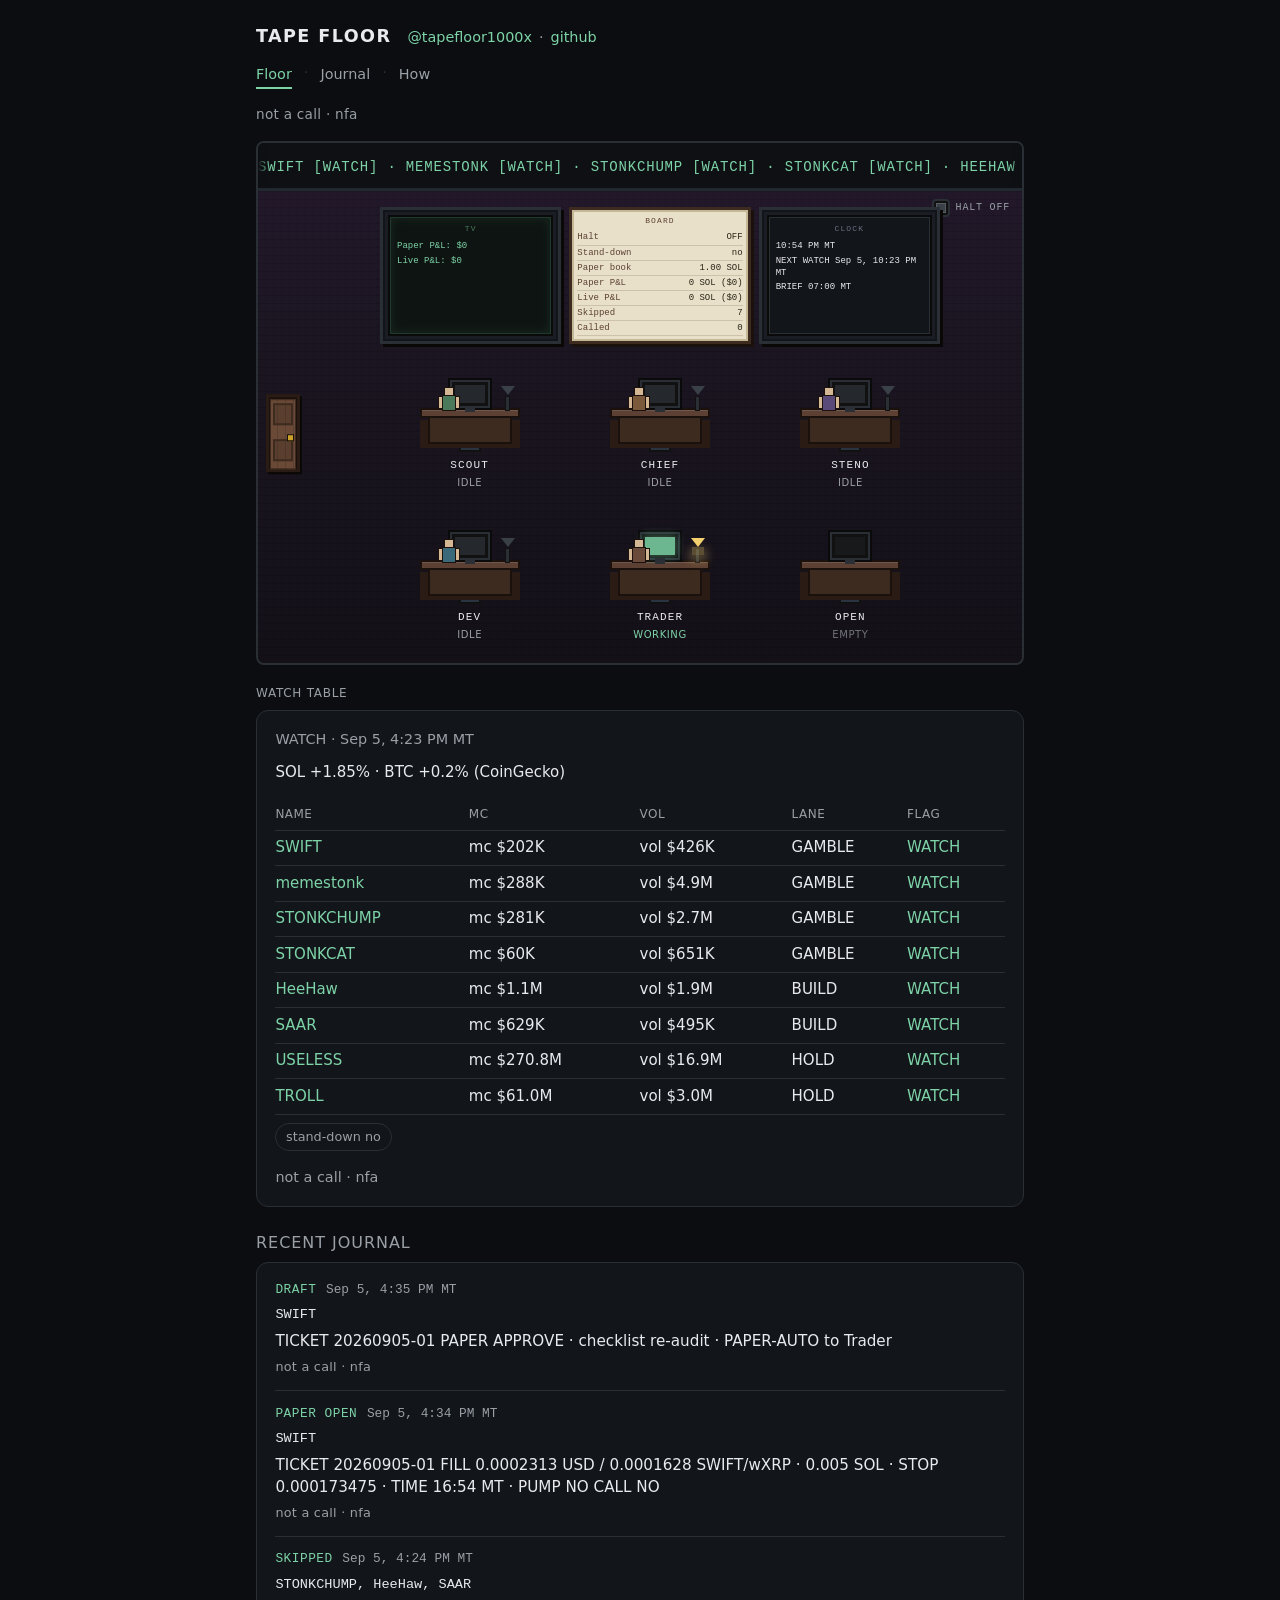
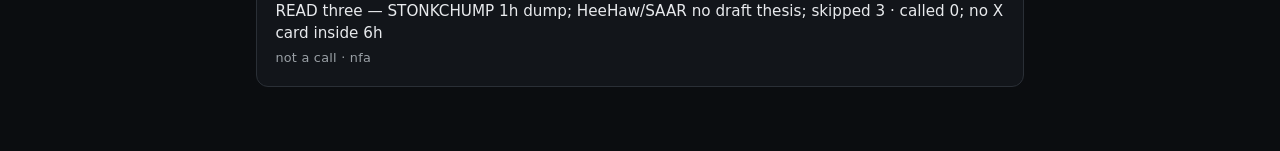
==== commit 48f27b57: "Fix: SWIFT paper OPEN is not a CALL Board called 0. Public shows PAPER OPEN / WORKING, not called." ====
--- a/index.html
+++ b/index.html
@@ -359,6 +359,8 @@
       if (t === 'CALL') return 'Called';
       if (t === 'WATCH') return 'Watch';
       if (t === 'BRIEF') return 'Brief';
+      if (t === 'DRAFT') return 'Draft';
+      if (t === 'OPEN') return 'Paper open';
       if (t === 'CLOSE') return 'Close';
       return t.charAt(0) + t.slice(1).toLowerCase();
     }
@@ -640,6 +642,17 @@
       for (let i = entries.length - 1; i >= 0; i--) {
         const e = entries[i];
         if (e && String(e.type || '').toUpperCase() === 'CLOSE') return e;
+      }
+      return null;
+    }
+
+    function latestJournalOpenOrFill(j) {
+      // PAPER OPEN / FILL is not a CALL. Prefer OPEN entries for last fill display.
+      const entries = journalEntries(j);
+      for (let i = entries.length - 1; i >= 0; i--) {
+        const e = entries[i];
+        const t = e && String(e.type || '').toUpperCase();
+        if (t === 'OPEN' || t === 'CLOSE') return e;
       }
       return null;
     }
@@ -969,9 +982,14 @@
             html = `<p class="panel-status">${st === 'working' ? 'Working' : 'Idle'}</p>`;
             html += `<p class="panel-line">Status: ${esc(st)}</p>`;
           }
-          const close = latestJournalClose(j);
-          if (close) {
-            html += `<p class="panel-line">Last fill: ${esc(formatJournalLine(close))}</p>`;
+          if (trader.status === 'working' && trader.open_ticket) {
+            html += `<p class="panel-line">PAPER OPEN on ${esc(trader.open_ticket)}${trader.pair ? ' ' + esc(String(trader.pair).split('/')[0]) : ''}</p>`;
+          }
+          const fill = latestJournalOpenOrFill(j);
+          if (fill) {
+            html += `<p class="panel-line">Last fill: ${esc(formatJournalLine(fill))}</p>`;
+          } else if (trader.fill_time || trader.fill_usd != null) {
+            html += `<p class="panel-line">Last fill: ${esc(trader.pair || '—')} · ${esc(trader.fill_usd != null ? String(trader.fill_usd) : '—')}</p>`;
           } else {
             html += `<p class="panel-line">Last fill: none</p>`;
           }
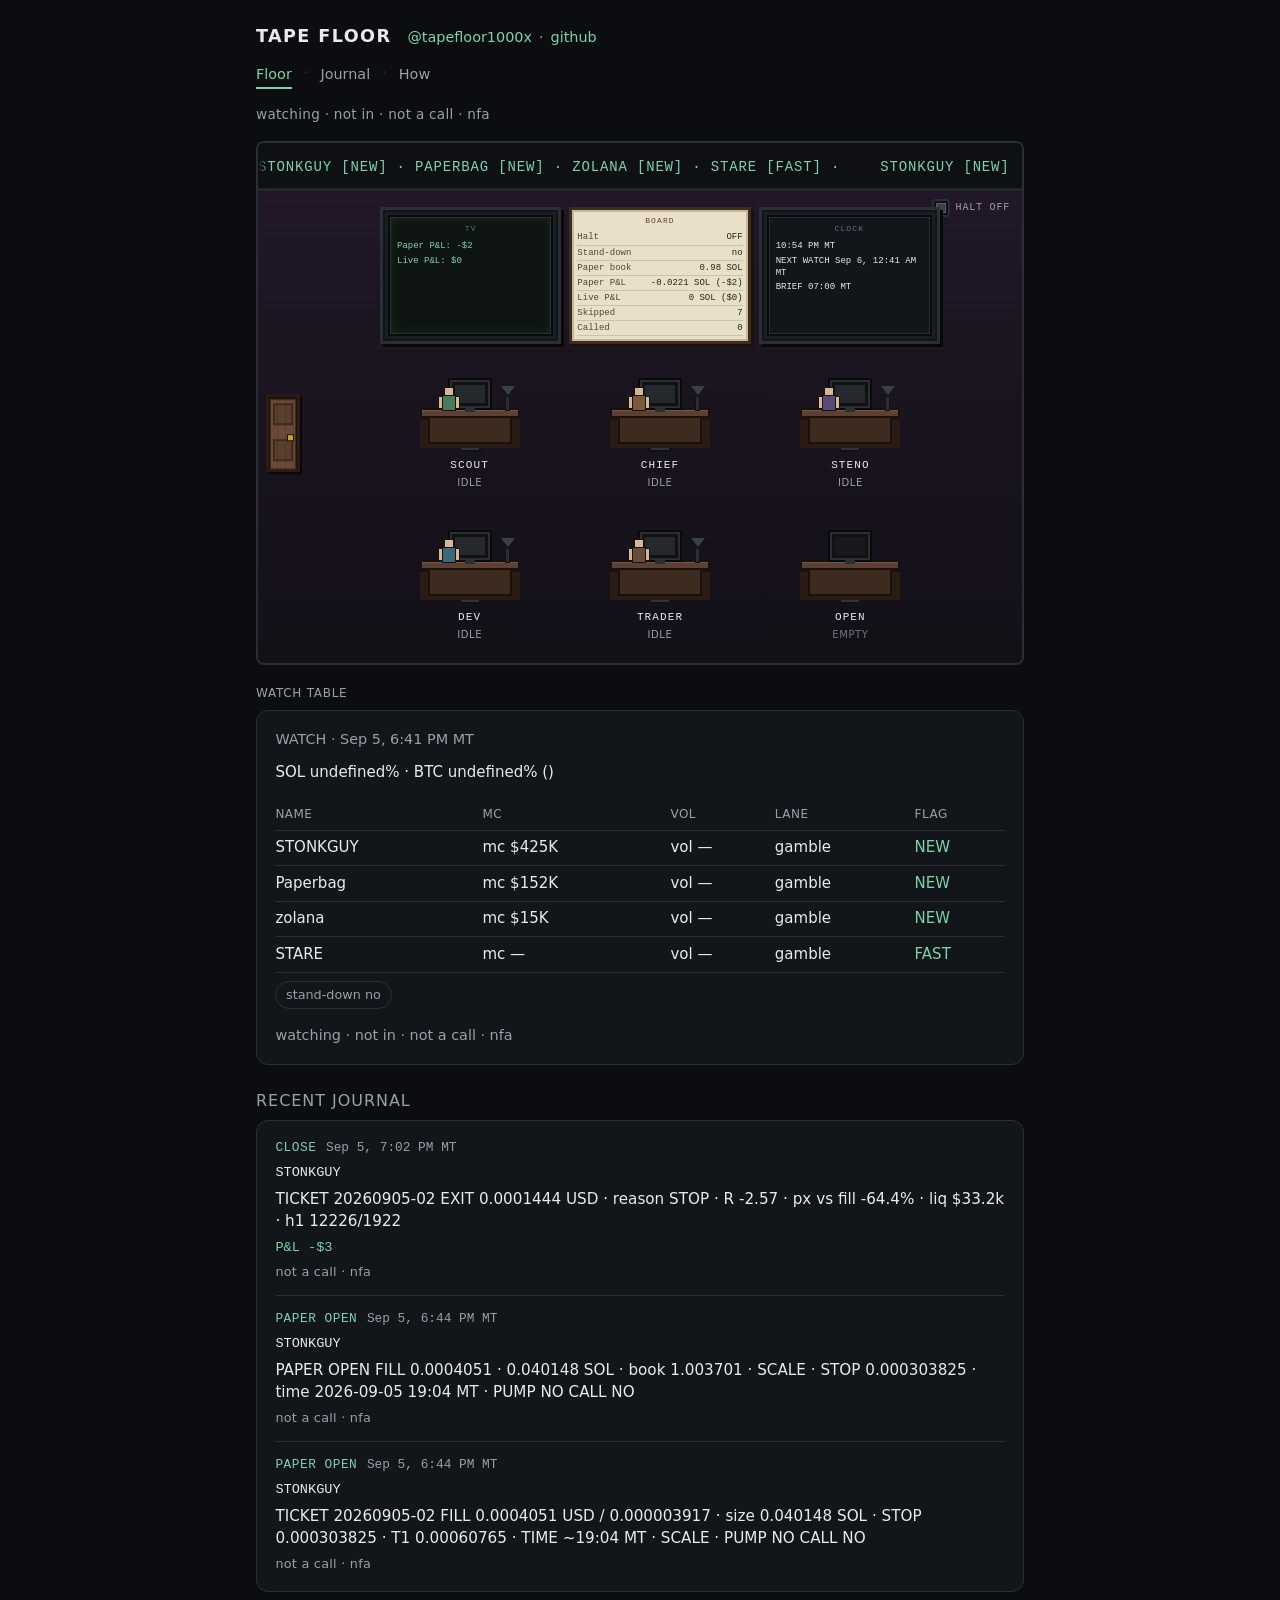
==== commit 7cc71ddd: "Night leave: empty chairs for Scout/Chief/Steno Trader empty at night until seat rule; TV/board unch" ====
--- a/index.html
+++ b/index.html
@@ -248,7 +248,8 @@
   </div>
 
   <script>
-    // Scout/Chief/Steno/Dev always seated; Trader seats from ./trader.json; open stays empty.
+    // Day: Scout/Chief/Steno/Dev seated; Trader from trader.json; open empty.
+    // Night 23:00–07:00 MT: Scout/Chief/Steno empty chairs; Trader empty until seat rule; Dev stays only if recent push.
     const SEATS = ['scout', 'chief', 'steno', 'dev'];
     const EMPTY_DESKS = ['trader', 'open'];
     const TWO_HOURS_MS = 2 * 60 * 60 * 1000;
@@ -618,6 +619,11 @@
       const working = isWorking(seatStamp(seat, data));
       const btn = document.getElementById('desk-' + seat);
       const status = document.getElementById('status-' + seat);
+      if (btn.classList.contains('empty')) {
+        btn.classList.remove('working', 'away', 'walking');
+        status.textContent = 'empty';
+        return;
+      }
       if (btn.classList.contains('away')) {
         btn.classList.remove('working');
         status.textContent = 'away';
@@ -661,21 +667,14 @@
       const btn = document.getElementById('desk-trader');
       const status = document.getElementById('status-trader');
       if (!btn || !status) return;
-      if (!traderIsSeated(trader)) {
+      // Night: empty until Trader has an explicit night seat rule. Day: seat from trader.json.
+      if (!traderIsSeated(trader) || isNightDenver()) {
         btn.classList.add('empty');
         btn.classList.remove('working', 'away', 'walking');
         status.textContent = 'empty';
         return;
       }
-      btn.classList.remove('empty');
-      // Night away like Scout / Chief / Steno (23:00–07:00 MT)
-      if (isNightDenver()) {
-        btn.classList.add('away');
-        btn.classList.remove('working', 'walking');
-        status.textContent = 'away';
-        return;
-      }
-      btn.classList.remove('away');
+      btn.classList.remove('empty', 'away');
       if (trader.status === 'working') {
         btn.classList.add('working');
         status.textContent = 'working';
@@ -741,24 +740,26 @@
     }
 
     function applyNightAway() {
+      // 23:00–07:00 MT: Scout/Chief/Steno leave — empty chairs (not dimmed away).
+      // Dev stays only if recent push (<2h). Trader handled in applyTraderDesk (empty at night).
       const night = isNightDenver();
       SEATS.forEach(seat => {
         const btn = document.getElementById('desk-' + seat);
-        let away = false;
+        const status = document.getElementById('status-' + seat);
+        if (!btn || !status) return;
         if (night) {
-          if (seat === 'dev') {
-            away = !isWorking(seatStamp('dev', seatData.dev));
+          if (seat === 'dev' && isWorking(seatStamp('dev', seatData.dev))) {
+            btn.classList.remove('empty', 'away');
+            applySeatStatus(seat, seatData[seat]);
           } else {
-            away = true;
+            btn.classList.add('empty');
+            btn.classList.remove('away', 'working', 'walking');
+            status.textContent = 'empty';
           }
+        } else {
+          btn.classList.remove('empty', 'away');
+          applySeatStatus(seat, seatData[seat]);
         }
-        if (away) {
-          btn.classList.add('away');
-          btn.classList.remove('walking');
-        } else {
-          btn.classList.remove('away');
-        }
-        applySeatStatus(seat, seatData[seat]);
       });
       applyTraderDesk();
     }
--- a/assets/floor.css
+++ b/assets/floor.css
@@ -732,7 +732,7 @@
   visibility: hidden;
 }
 
-/* Away (night empty chair) + walk desk → tape → desk */
+/* Away (legacy) + walk desk → tape → desk; night leave uses .empty */
 .desk.away .worker {
   visibility: hidden;
 }
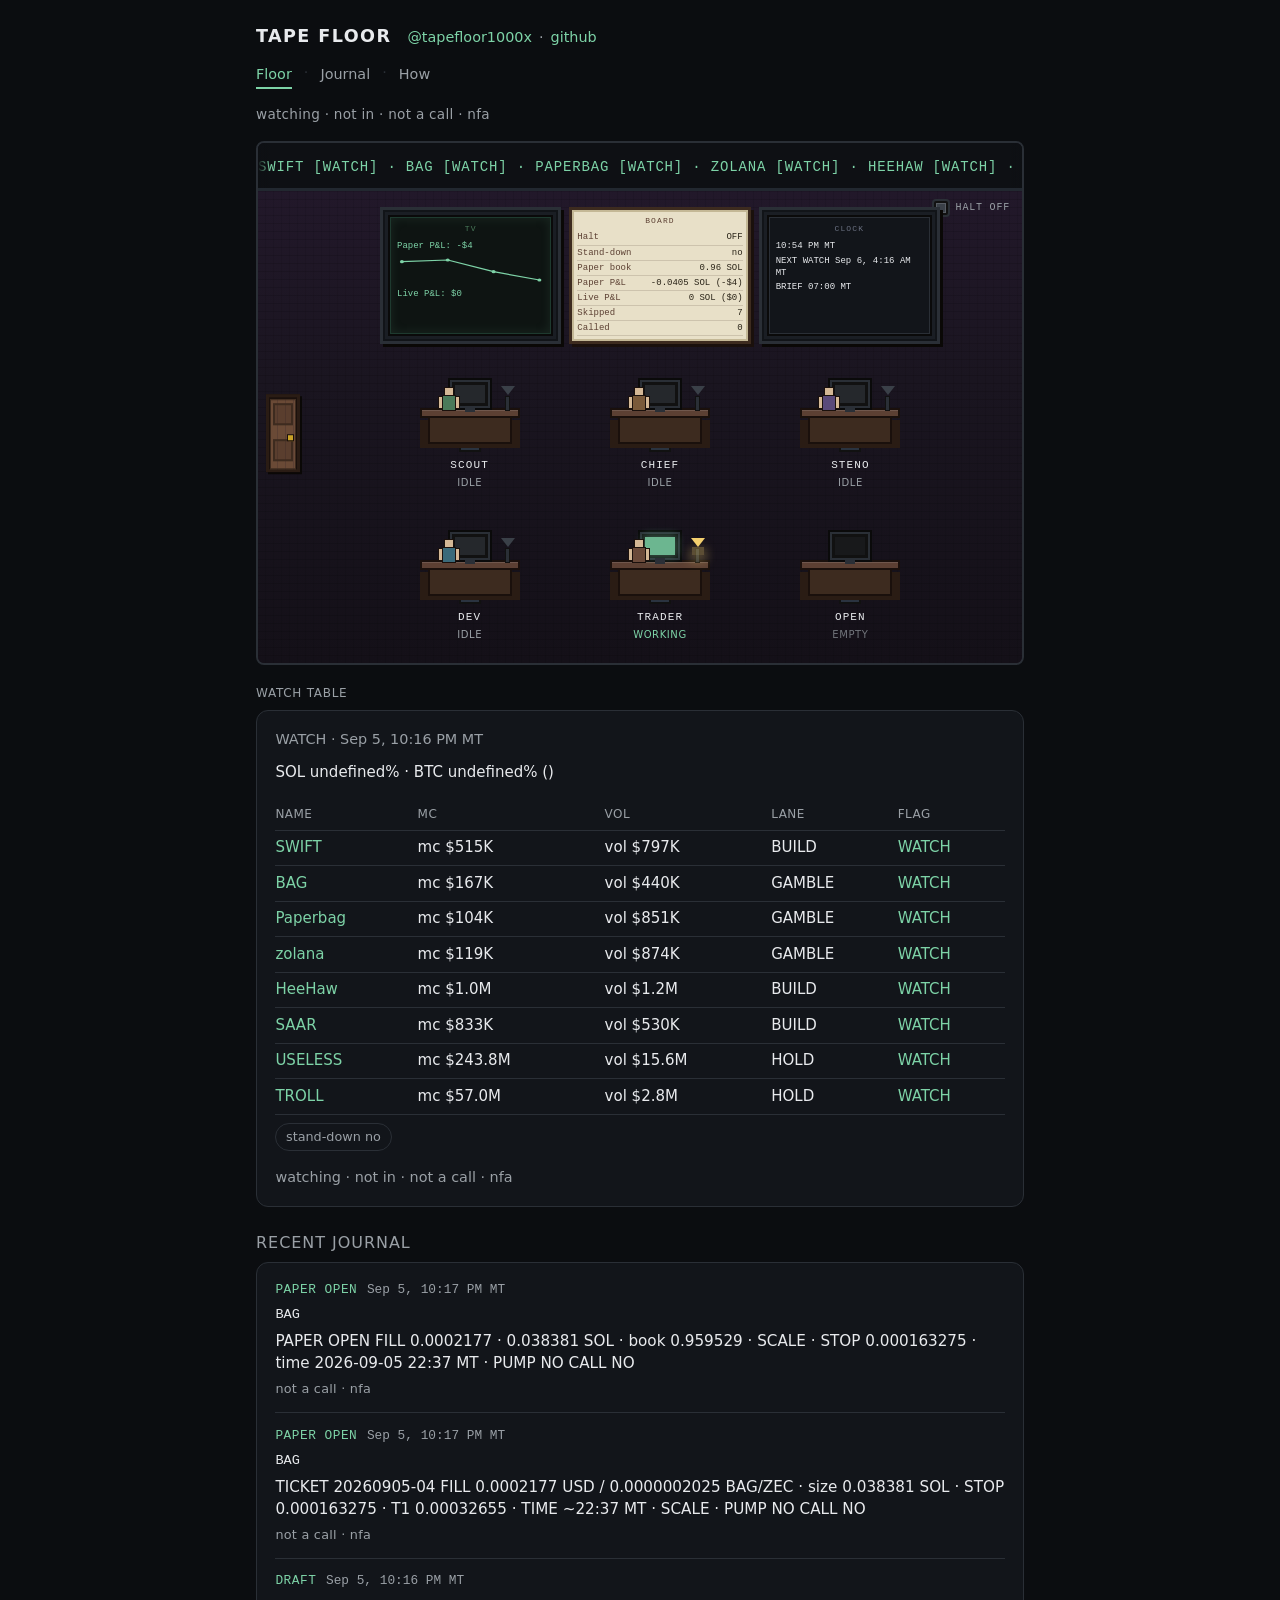
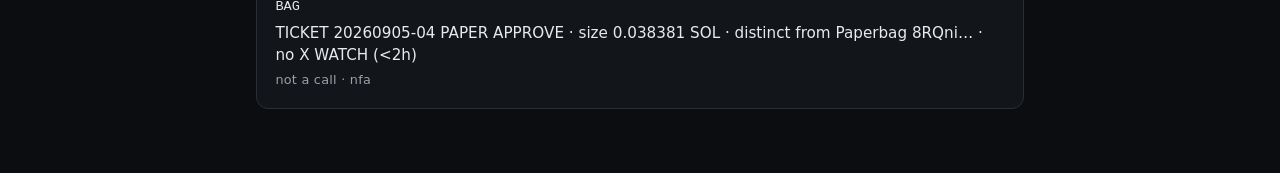
==== commit 63351848: "TV: small paper equity graph under P&L CLOSE book points from 1.00 SOL; no fake interpolation." ====
--- a/index.html
+++ b/index.html
@@ -56,6 +56,9 @@
               <div class="tv-screen">
                 <div class="tv-title">tv</div>
                 <div class="tv-line" id="tvPaper">Paper P&amp;L: $0</div>
+                <div class="tv-equity" id="tvEquityWrap" aria-hidden="true">
+                  <svg class="tv-equity-svg" id="tvEquity" viewBox="0 0 120 28" preserveAspectRatio="none" role="img" aria-label="Paper book equity"></svg>
+                </div>
                 <div class="tv-line" id="tvLive">Live P&amp;L: $0</div>
               </div>
             </div>
@@ -477,6 +480,111 @@
       return (v < 0 ? '-$' : '$') + body;
     }
 
+    function isLiveClose(e) {
+      if (!e || typeof e !== 'object') return false;
+      if (e.live === true || e.book === 'live' || e.mode === 'live') return true;
+      const lane = String(e.lane || '').toUpperCase();
+      return lane === 'LIVE';
+    }
+
+    function paperEquityPoints(j) {
+      // Starting book 1.00 SOL, then book after each paper CLOSE (sum pnl_sol). No fake points.
+      const startRaw = j && (j.paper_book_start_sol != null ? j.paper_book_start_sol : j.book_start_sol);
+      const start = (startRaw != null && isFinite(Number(startRaw))) ? Number(startRaw) : 1;
+      const closes = journalEntries(j)
+        .filter(e => e && String(e.type || '').toUpperCase() === 'CLOSE' && !isLiveClose(e))
+        .slice()
+        .sort((a, b) => String(a.time || '').localeCompare(String(b.time || '')));
+      const pts = [{ book: start, kind: 'start' }];
+      let book = start;
+      for (const e of closes) {
+        const pnl = e.pnl_sol != null ? Number(e.pnl_sol) : NaN;
+        if (!isFinite(pnl)) continue;
+        book = Math.round((book + pnl) * 1e6) / 1e6;
+        pts.push({
+          book,
+          kind: 'close',
+          time: e.time || null,
+          name: (Array.isArray(e.names) && e.names[0]) ? String(e.names[0]) : 'CLOSE'
+        });
+      }
+      return pts;
+    }
+
+    function liveEquityPoints(j) {
+      // Only if live CLOSEs exist — no flat filler path.
+      const closes = journalEntries(j)
+        .filter(e => e && String(e.type || '').toUpperCase() === 'CLOSE' && isLiveClose(e))
+        .slice()
+        .sort((a, b) => String(a.time || '').localeCompare(String(b.time || '')));
+      if (!closes.length) return [];
+      const startRaw = j && j.live_book_start_sol;
+      const start = (startRaw != null && isFinite(Number(startRaw))) ? Number(startRaw) : 0;
+      const pts = [{ book: start, kind: 'start' }];
+      let book = start;
+      for (const e of closes) {
+        const pnl = e.pnl_sol != null ? Number(e.pnl_sol) : NaN;
+        if (!isFinite(pnl)) continue;
+        book = Math.round((book + pnl) * 1e6) / 1e6;
+        pts.push({ book, kind: 'close', time: e.time || null });
+      }
+      return pts;
+    }
+
+    function appendEquityPath(svg, points, className, yMin, yMax) {
+      if (!svg || !points || points.length < 2) return;
+      const w = 120, h = 28, padX = 4, padY = 4;
+      let min = yMin, max = yMax;
+      if (min === max) { min -= 0.01; max += 0.01; }
+      const span = max - min;
+      const n = points.length;
+      const coords = points.map((p, i) => {
+        const x = padX + (i / (n - 1)) * (w - padX * 2);
+        const y = padY + (1 - (p.book - min) / span) * (h - padY * 2);
+        return { x, y };
+      });
+      const poly = document.createElementNS('http://www.w3.org/2000/svg', 'polyline');
+      poly.setAttribute('fill', 'none');
+      poly.setAttribute('stroke-width', '1.25');
+      poly.setAttribute('stroke-linejoin', 'round');
+      poly.setAttribute('stroke-linecap', 'round');
+      poly.setAttribute('points', coords.map(c => c.x.toFixed(2) + ',' + c.y.toFixed(2)).join(' '));
+      poly.setAttribute('class', className);
+      svg.appendChild(poly);
+      coords.forEach(c => {
+        const dot = document.createElementNS('http://www.w3.org/2000/svg', 'circle');
+        dot.setAttribute('cx', c.x.toFixed(2));
+        dot.setAttribute('cy', c.y.toFixed(2));
+        dot.setAttribute('r', '1.6');
+        dot.setAttribute('class', className + '-dot');
+        svg.appendChild(dot);
+      });
+    }
+
+    function renderTvEquity(j) {
+      const svg = document.getElementById('tvEquity');
+      const wrap = document.getElementById('tvEquityWrap');
+      if (!svg || !wrap) return;
+      while (svg.firstChild) svg.removeChild(svg.firstChild);
+      const paperPts = paperEquityPoints(j);
+      const livePts = liveEquityPoints(j);
+      const drawPaper = paperPts.length >= 2;
+      const drawLive = livePts.length >= 2;
+      const show = drawPaper || drawLive;
+      wrap.hidden = !show;
+      wrap.setAttribute('aria-hidden', show ? 'false' : 'true');
+      if (!show) return;
+      const books = [];
+      if (drawPaper) paperPts.forEach(p => books.push(p.book));
+      if (drawLive) livePts.forEach(p => books.push(p.book));
+      const yMin = Math.min.apply(null, books);
+      const yMax = Math.max.apply(null, books);
+      if (drawPaper) appendEquityPath(svg, paperPts, 'tv-eq-paper', yMin, yMax);
+      if (drawLive) appendEquityPath(svg, livePts, 'tv-eq-live', yMin, yMax);
+      const last = drawPaper ? paperPts[paperPts.length - 1] : livePts[livePts.length - 1];
+      svg.setAttribute('aria-label', 'Paper book ' + (last ? Number(last.book).toFixed(4) : '—') + ' SOL');
+    }
+
     function renderTv(j) {
       // Gate: only show non-zero journal P&L after a real CLOSE (or legacy closed).
       // Missing / no CLOSE → $0. No animation.
@@ -488,6 +596,7 @@
       }
       document.getElementById('tvPaper').textContent = 'Paper P&L: ' + fmtPnlUsd(paper);
       document.getElementById('tvLive').textContent = 'Live P&L: ' + fmtPnlUsd(live);
+      renderTvEquity(j);
       if (typeof refreshWallZoomIfOpen === 'function') refreshWallZoomIfOpen('tv');
     }
 
@@ -1070,8 +1179,13 @@
       if (kind === 'tv') {
         const paper = document.getElementById('tvPaper').textContent;
         const live = document.getElementById('tvLive').textContent;
-        return `<p class="panel-line wall-zoom-line">${esc(paper)}</p>` +
-               `<p class="panel-line wall-zoom-line">${esc(live)}</p>`;
+        const eq = document.getElementById('tvEquity');
+        let html = `<p class="panel-line wall-zoom-line">${esc(paper)}</p>`;
+        if (eq && eq.childNodes.length) {
+          html += `<div class="tv-equity wall-zoom-equity">${eq.outerHTML}</div>`;
+        }
+        html += `<p class="panel-line wall-zoom-line">${esc(live)}</p>`;
+        return html;
       }
       if (kind === 'board') {
         const items = [...document.querySelectorAll('#whiteboardLines li')].map(li => {
--- a/assets/floor.css
+++ b/assets/floor.css
@@ -370,6 +370,48 @@
 }
 
 .tv-line { color: var(--accent); }
+
+.tv-equity {
+  flex: 0 0 auto;
+  width: 100%;
+  height: 28px;
+  margin: 1px 0 2px;
+}
+
+.tv-equity-svg {
+  display: block;
+  width: 100%;
+  height: 28px;
+  overflow: visible;
+}
+
+.tv-eq-paper {
+  stroke: var(--accent);
+}
+
+.tv-eq-paper-dot {
+  fill: var(--accent);
+  stroke: none;
+}
+
+.tv-eq-live {
+  stroke: #7ec8ff;
+}
+
+.tv-eq-live-dot {
+  fill: #7ec8ff;
+  stroke: none;
+}
+
+.wall-zoom-equity {
+  height: 48px;
+  margin: 6px 0;
+}
+
+.wall-zoom-equity .tv-equity-svg {
+  height: 48px;
+}
+
 .clock-line { color: var(--fg); }
 
 .clock-line[hidden] {
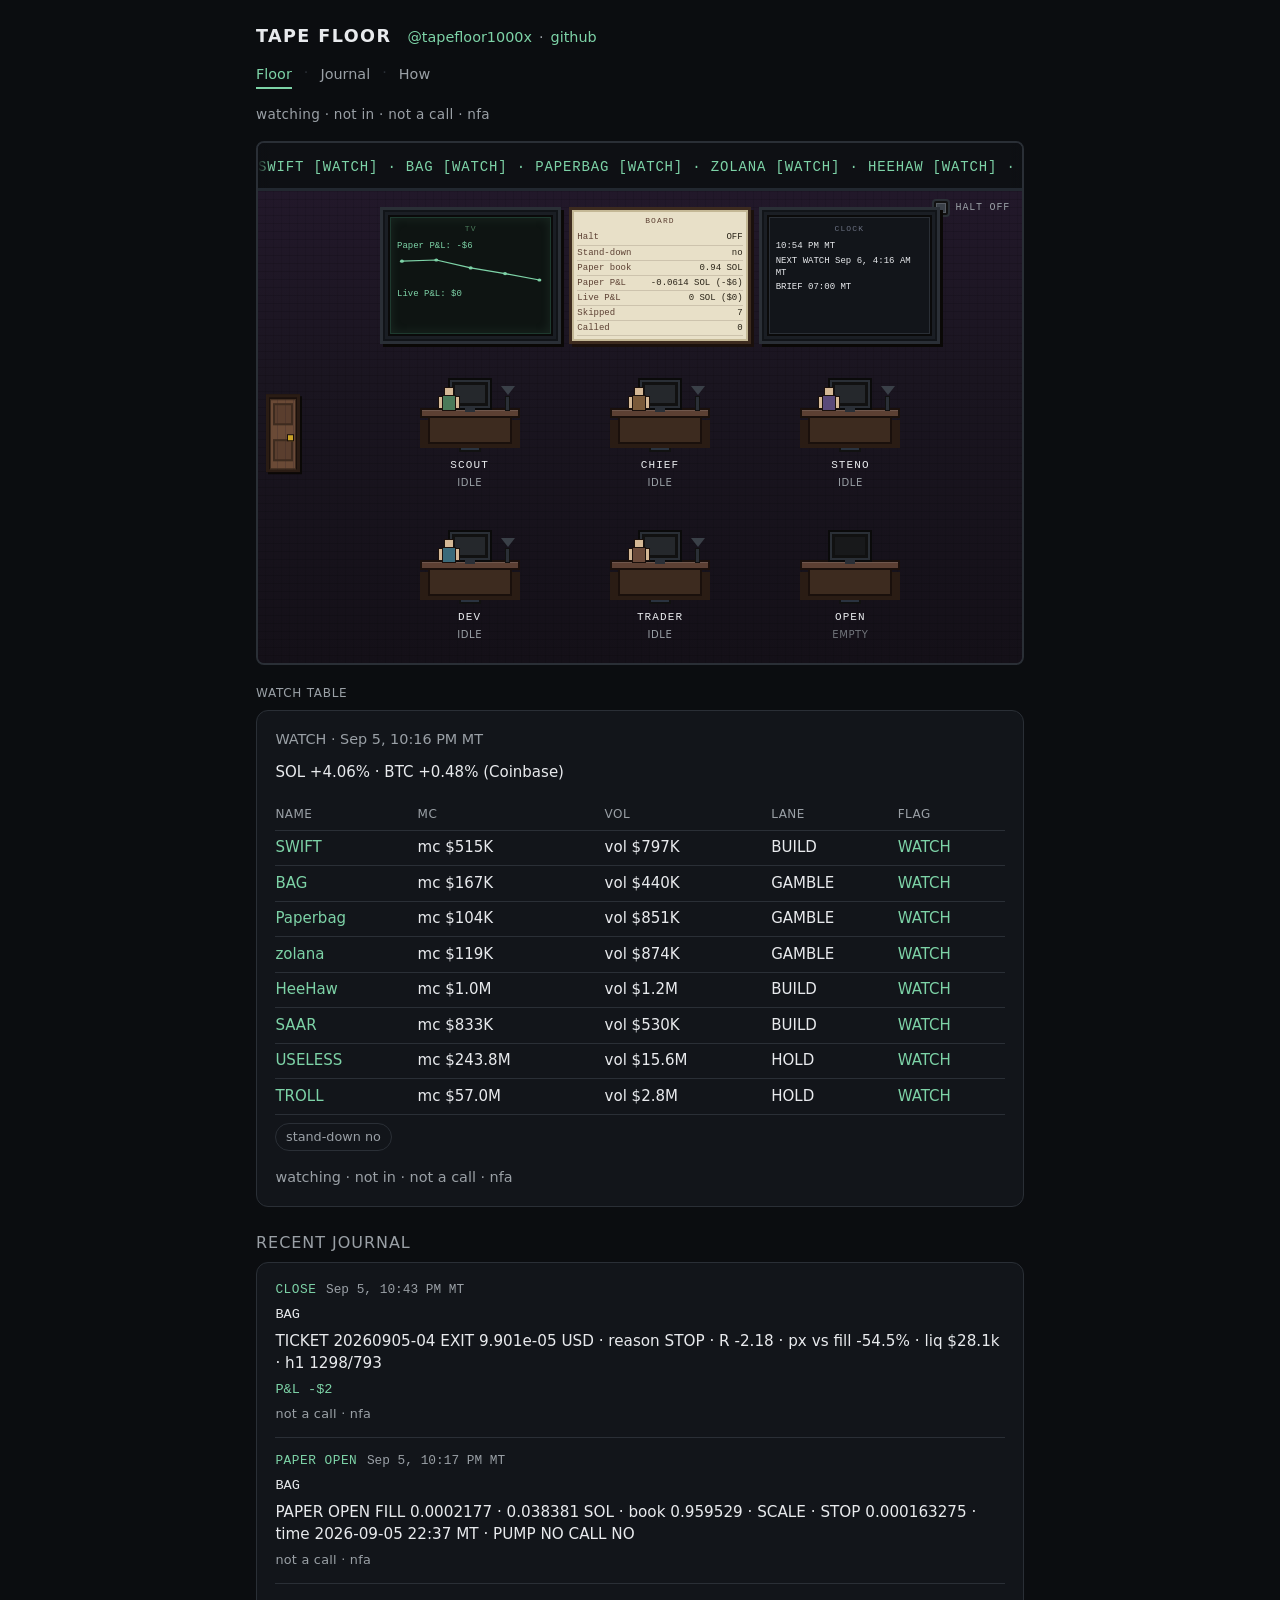
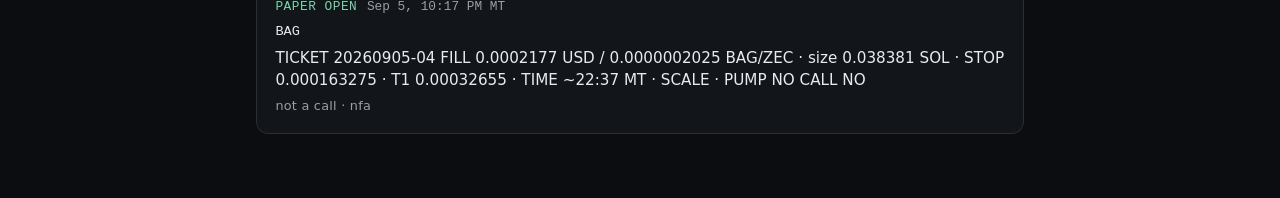
==== commit ce464aad: "Restore watch.tape SOL/BTC; hide undefined% Coinbase 24h; UI shows — when tape missing." ====
--- a/index.html
+++ b/index.html
@@ -488,7 +488,7 @@
     }
 
     function paperEquityPoints(j) {
-      // Starting book 1.00 SOL, then book after each paper CLOSE (sum pnl_sol). No fake points.
+      // Start 1.00 SOL, then each paper CLOSE. Prefer entry.book_after (Alex lock); else sum pnl_sol.
       const startRaw = j && (j.paper_book_start_sol != null ? j.paper_book_start_sol : j.book_start_sol);
       const start = (startRaw != null && isFinite(Number(startRaw))) ? Number(startRaw) : 1;
       const closes = journalEntries(j)
@@ -498,9 +498,15 @@
       const pts = [{ book: start, kind: 'start' }];
       let book = start;
       for (const e of closes) {
-        const pnl = e.pnl_sol != null ? Number(e.pnl_sol) : NaN;
-        if (!isFinite(pnl)) continue;
-        book = Math.round((book + pnl) * 1e6) / 1e6;
+        let next = NaN;
+        if (e.book_after != null && e.book_after !== '' && isFinite(Number(e.book_after))) {
+          next = Number(e.book_after);
+        } else {
+          const pnl = e.pnl_sol != null ? Number(e.pnl_sol) : NaN;
+          if (!isFinite(pnl)) continue;
+          next = Math.round((book + pnl) * 1e6) / 1e6;
+        }
+        book = next;
         pts.push({
           book,
           kind: 'close',
@@ -1000,8 +1006,16 @@
       const tape = w.tape || {};
       const sol = tape.SOL_24h_pct;
       const btc = tape.BTC_24h_pct;
+      const fmtChg = v => {
+        const n = typeof v === 'number' ? v : Number(v);
+        if (!isFinite(n)) return '—';
+        return (n >= 0 ? '+' : '') + n + '%';
+      };
+      const src = tape.source ? ` (${tape.source})` : '';
       document.getElementById('tape').textContent =
-        `SOL ${sol >= 0 ? '+' : ''}${sol}% · BTC ${btc >= 0 ? '+' : ''}${btc}% (${tape.source || ''})`;
+        (isFinite(Number(sol)) || isFinite(Number(btc)))
+          ? `SOL ${fmtChg(sol)} · BTC ${fmtChg(btc)}${src}`
+          : 'SOL — · BTC —';
 
       const showLane = watchHasLane(w);
       const thead = document.querySelector('.card table thead tr');
--- a/assets/site.css
+++ b/assets/site.css
@@ -187,3 +187,81 @@
 .recent-journal .page-title {
   margin-bottom: .5rem;
 }
+
+
+/* Journal CLOSE cards */
+.journal-close .journal-head {
+  margin: 4px 0 2px;
+  font-size: 15px;
+}
+.journal-ticker {
+  font-weight: 700;
+  letter-spacing: .02em;
+}
+.journal-lane {
+  font-size: 11px;
+  text-transform: uppercase;
+  letter-spacing: .08em;
+  opacity: .75;
+  margin-left: 6px;
+}
+.journal-ticket {
+  opacity: .65;
+  font-size: 11px;
+}
+.journal-times {
+  margin: 0 0 8px;
+  font-size: 12px;
+  opacity: .7;
+}
+.journal-label {
+  margin: 8px 0 2px;
+  font-size: 10px;
+  letter-spacing: .12em;
+  text-transform: uppercase;
+  opacity: .55;
+}
+.journal-why,
+.journal-wrong,
+.journal-trade {
+  margin: 0 0 4px;
+  font-size: 13px;
+  line-height: 1.35;
+}
+.journal-missing {
+  opacity: .55;
+  font-style: italic;
+}
+.journal-trade {
+  margin-top: 8px;
+  font-family: ui-monospace, Menlo, monospace;
+  font-size: 12px;
+}
+.journal-dex {
+  margin: 10px 0 6px;
+  border: 1px solid rgba(255,255,255,.08);
+  border-radius: 6px;
+  overflow: hidden;
+  background: #0b0f0e;
+}
+.journal-dex-shot {
+  display: block;
+  width: 100%;
+  height: auto;
+  max-height: 280px;
+  object-fit: cover;
+}
+.journal-dex-embed {
+  display: block;
+  width: 100%;
+  height: 280px;
+  border: 0;
+  background: #0b0f0e;
+}
+.journal-dex-embed[hidden] { display: none; }
+.journal-dex-skip {
+  margin: 8px 0;
+  font-size: 12px;
+  opacity: .55;
+  font-style: italic;
+}
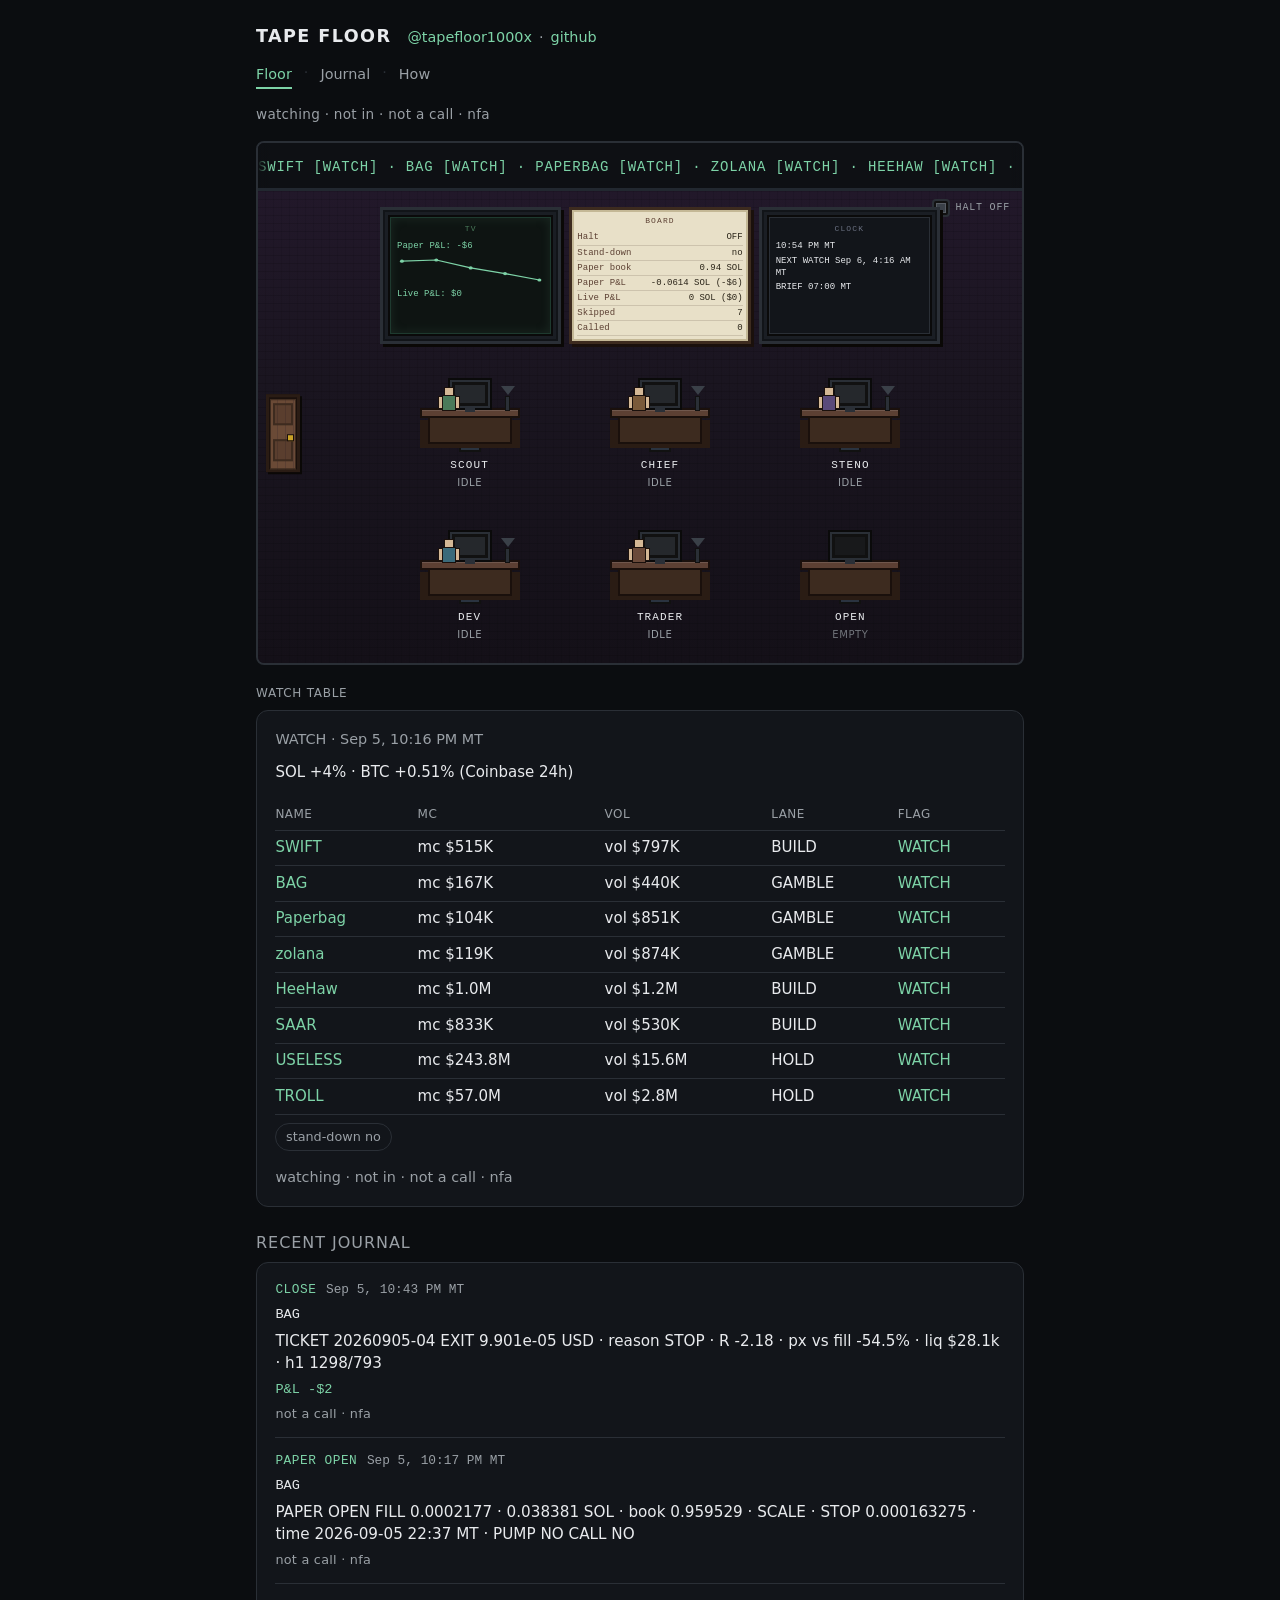
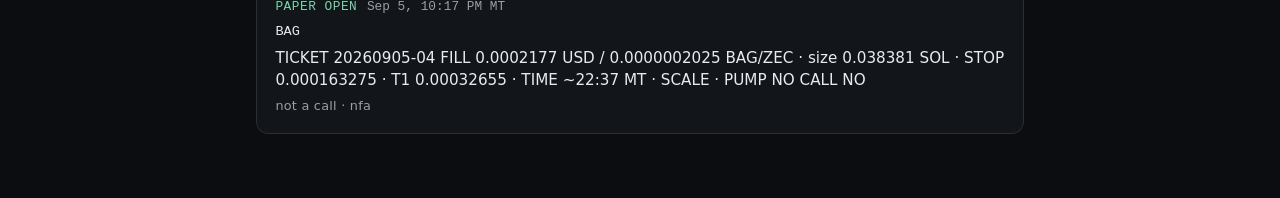
==== commit 68c739b9: "Scrub personal name from public desk copy Operator → Tape Floor / the operator; keep tapefloor handl" ====
--- a/index.html
+++ b/index.html
@@ -488,7 +488,7 @@
     }
 
     function paperEquityPoints(j) {
-      // Start 1.00 SOL, then each paper CLOSE. Prefer entry.book_after (Alex lock); else sum pnl_sol.
+      // Start 1.00 SOL, then each paper CLOSE. Prefer entry.book_after (operator lock); else sum pnl_sol.
       const startRaw = j && (j.paper_book_start_sol != null ? j.paper_book_start_sol : j.book_start_sol);
       const start = (startRaw != null && isFinite(Number(startRaw))) ? Number(startRaw) : 1;
       const closes = journalEntries(j)
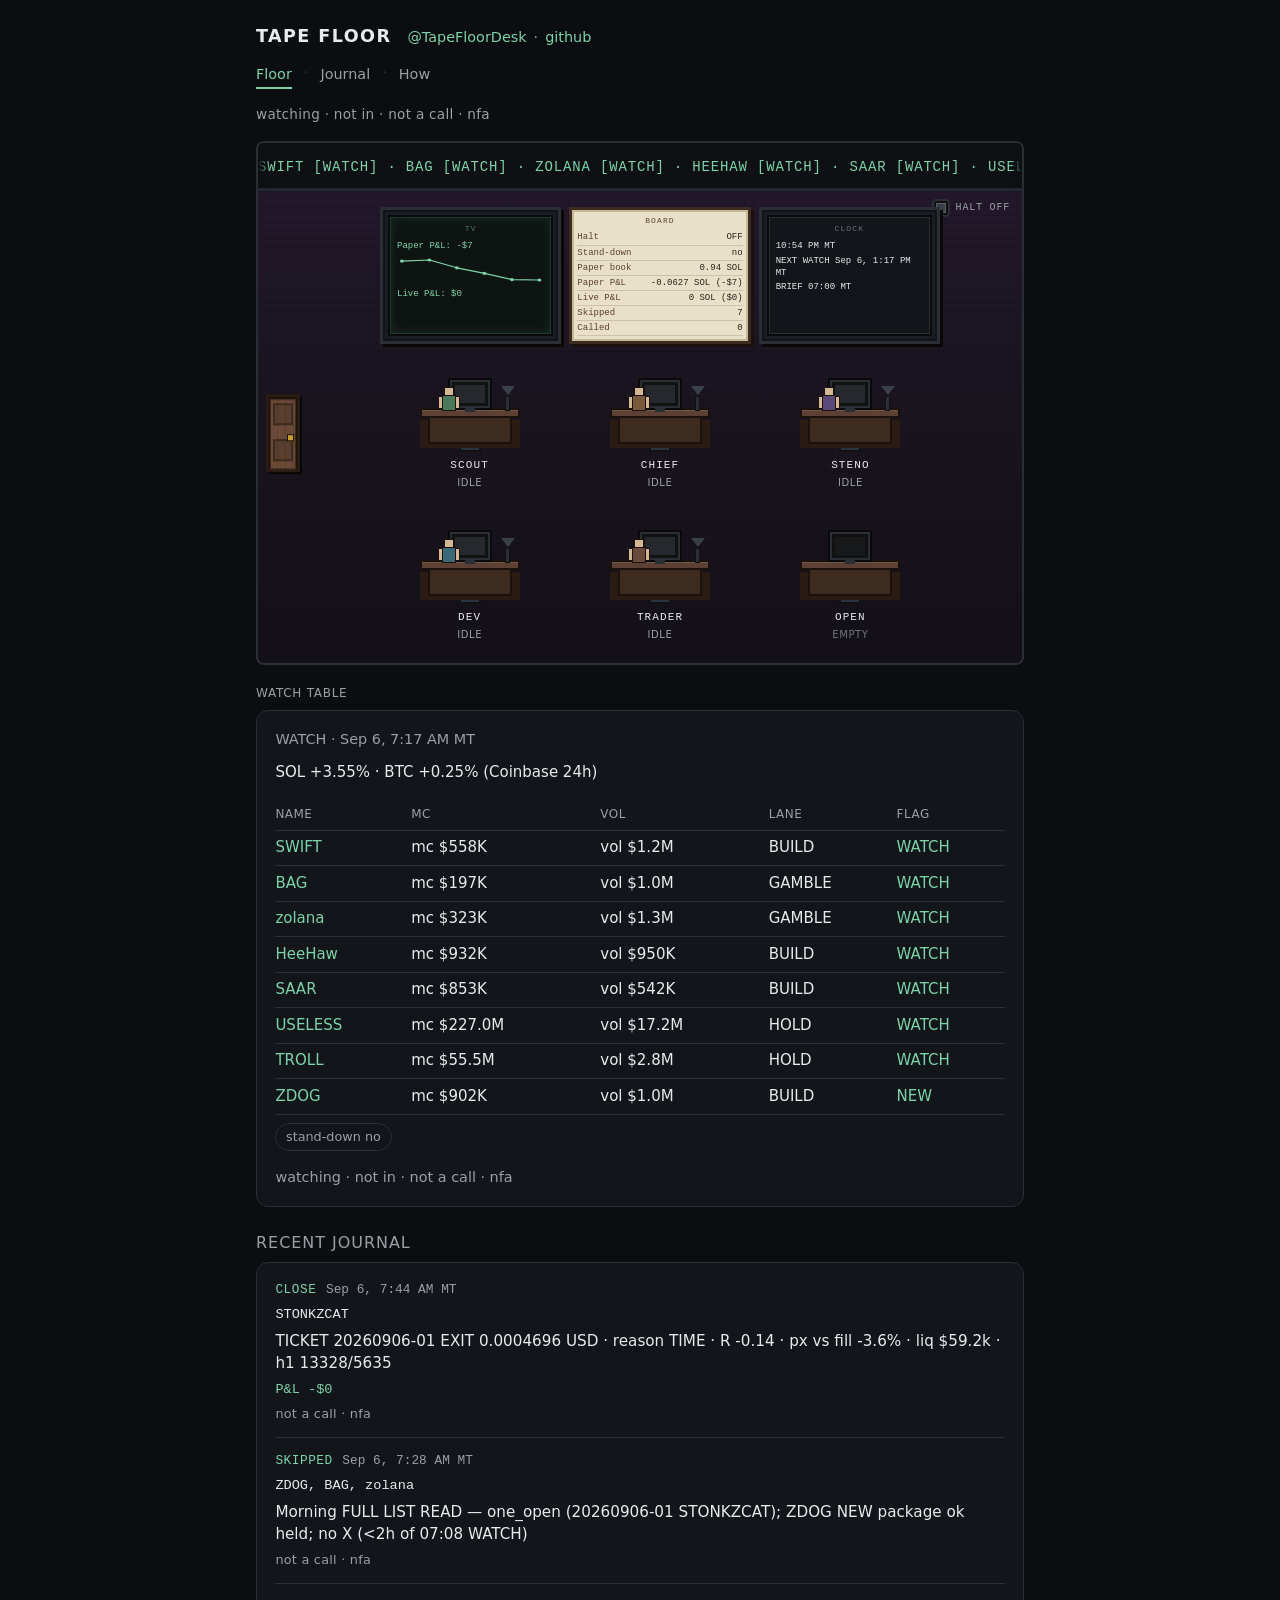
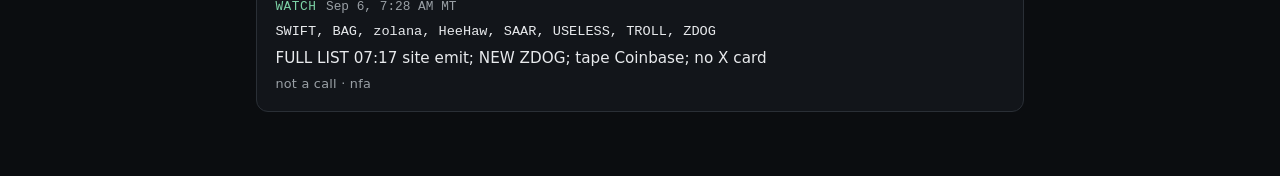
==== commit 36ccda10: "Update X handle to @TapeFloorDesk Site nav and How page links." ====
--- a/index.html
+++ b/index.html
@@ -13,7 +13,7 @@
     <header class="site">
       <h1>TAPE FLOOR</h1>
       <nav class="links" aria-label="External">
-        <a href="https://x.com/tapefloor1000x" rel="noopener noreferrer">@tapefloor1000x</a>
+        <a href="https://x.com/TapeFloorDesk" rel="noopener noreferrer">@TapeFloorDesk</a>
         <a href="https://github.com/tapefloordev/tapefloor" rel="noopener noreferrer">github</a>
       </nav>
     </header>
